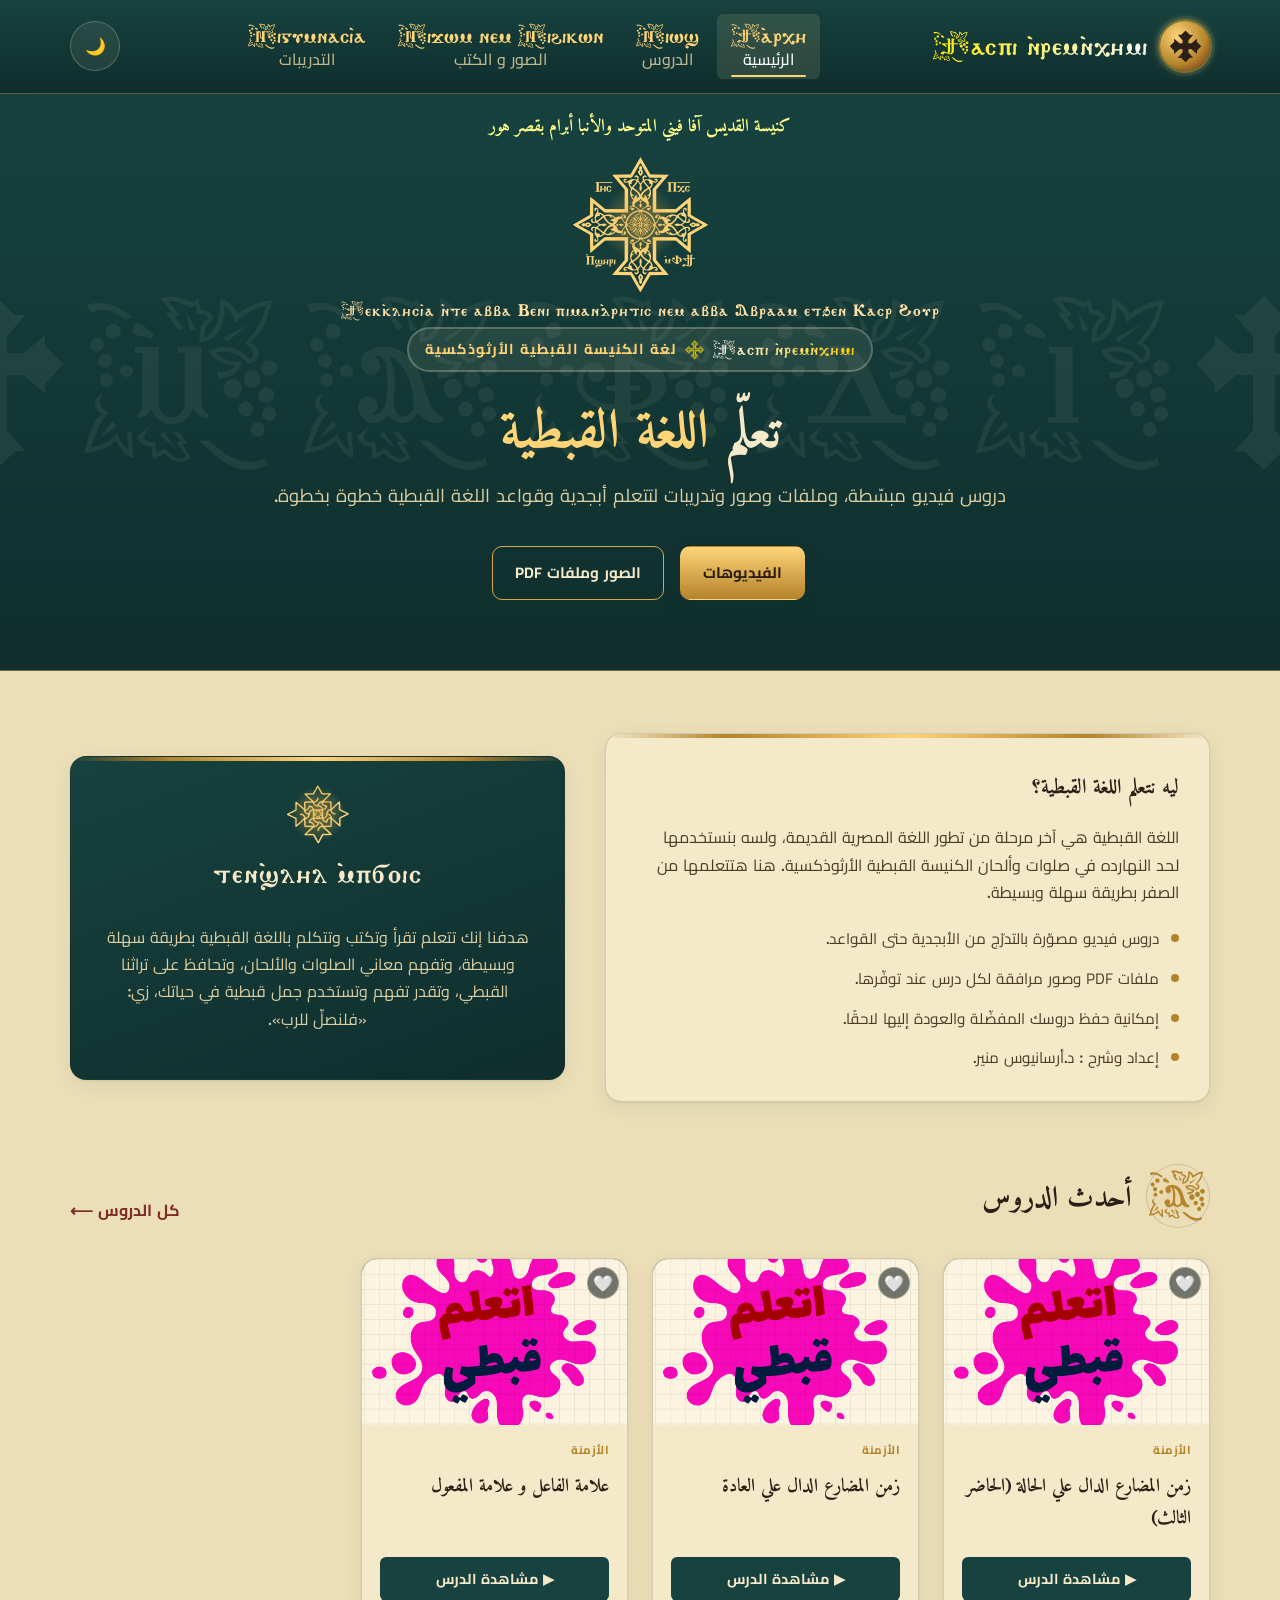
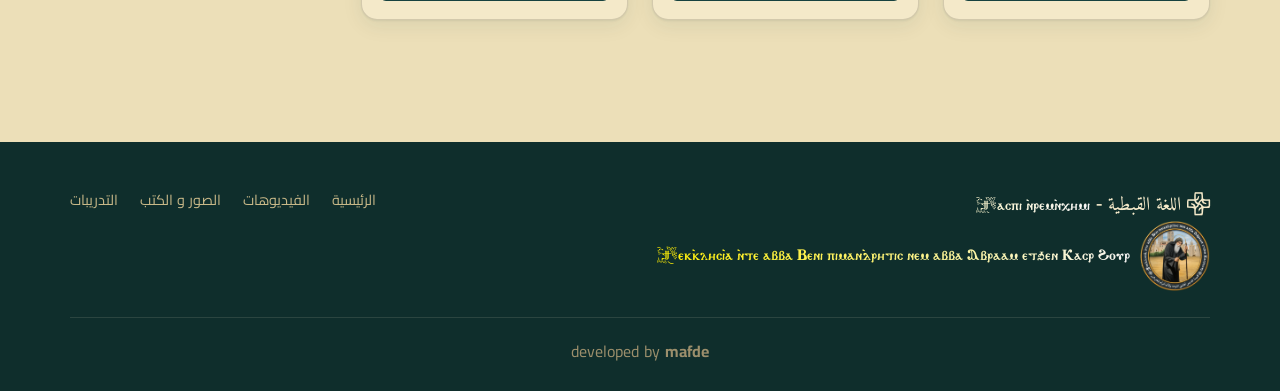
==== index.html @ 2f97269b "Add files via upload" ====
<!DOCTYPE html>
<html lang="ar" dir="rtl">
<head>
<meta charset="UTF-8">
<script>(function(){try{var t=localStorage.getItem("coptic-academy-theme");if(!t){t=(window.matchMedia&&window.matchMedia("(prefers-color-scheme: dark)").matches)?"dark":"light";}if(t==="dark")document.documentElement.classList.add("dark");}catch(e){}})();</script>
<meta name="viewport" content="width=device-width, initial-scale=1.0">
<title>Learn Coptic</title>
<link rel="stylesheet" href="css/style.css">
        <link rel="icon"  href="images/avaveny.png">

</head>

<body data-page="home">


<header class="site-header">
  <div class="nav-wrap">
    <a class="brand" href="index.html">
      <span class="brand-mark"><span class="cross">ⳉ</span></span>
      <span class="brand-text">  <small class="coptic-cap">Ϯ̣ⲁⲥⲡⲓ ⲛ̀ⲣⲉⲙⲛ̀ⲭⲏⲙⲓ</small></span>
    </a>
    <nav class="main-nav" id="mainNav">
       <a href="index.html" data-page="home"><span class="nav-cop">Ϯ̣ⲁ̀ⲣⲭⲏ</span><span class="nav-ar">الرئيسية</span></a>
      <a href="videos.html" data-page="videos"><span class="nav-cop">Ⲛ̣ⲓⲱϣ</span><span class="nav-ar">الدروس</span></a>
      <a href="resources.html" data-page="resources"><span class="nav-cop">Ⲛ̣ⲓϫⲱⲙ ⲛⲉⲙ ⲛ̣ⲓϩⲓⲕⲱⲛ</span><span class="nav-ar">الصور و الكتب</span></a>
                  <a href="tamarin-list.html" data-page="tamarin"><span class="nav-cop">Ⲛ̣ⲓⲅⲩⲙⲛⲁⲥⲓ̀ⲁ</span><span class="nav-ar"> التدريبات</span></a>
    </nav>
    <div class="header-actions">
      <button class="icon-btn" id="themeToggle" title="الوضع الليلي" aria-label="تبديل الوضع الليلي">🌙</button>
      <button class="nav-toggle" id="navToggle" aria-label="فتح القائمة">☰</button>
    </div>
  </div>
</header>

<section class="hero">
  <div class="hero-glyphs">ⳈⲘ̣ⲁ̣ⲫ̣Ⲇ̣Ⲓ̣Ⳉ</div>
  <div class="hero-inner">

    <div class="names" >
        <div class="name-arb">كنيسة القديس آفا فيني المتوحد والأنبا أبرام بقصر هور</div>
    <div class="hero-cross">⳩</div>
    <div class="name-cop">Ϯ̣ⲉⲕⲕ̀ⲗⲏⲥⲓ̀ⲁ ⲛ̀ⲧⲉ ⲁⲃⲃⲁ Ⲃⲉⲛⲓ ⲡⲓⲙⲁⲛⲇ̀ⲣⲏⲧⲓⲥ ⲛⲉⲙ ⲁⲃⲃⲁ Ⲁⲃⲣⲁⲁⲙ ⲉⲧϧⲉⲛ Ⲕⲁⲥⲣ Ϩⲟⲩⲣ</div>
</div>

    <span class="eyebrow"><span class="tag coptic-cap1">Ϯ̣ⲁⲥⲡⲓ ⲛ̀ⲣⲉⲙⲛ̀ⲭⲏⲙⲓ</span>  <span class="cross1"> ⳹ </span>لغة الكنيسة القبطية الأرثوذكسية</span>
    <h1>تعلّم <span>اللغة القبطية</span><br></h1>
    <p class="lead">دروس فيديو مبسّطة، وملفات وصور وتدريبات لتتعلم أبجدية وقواعد اللغة القبطية خطوة بخطوة.</p>
    <div class="hero-ctas">
      <a class="btn btn-gold" href="videos.html"> الفيديوهات</a>
      <a class="btn btn-outline" href="resources.html" style="color:#F4E9C9;border-color:#D6A94A;"> الصور وملفات PDF</a>
      <br><br>
    </div>
  </div>
</section>

<main>
  <section class="section">
    <div class="container">
      <div class="about-grid">
        <div class="about-card">
          <h3>ليه نتعلم اللغة القبطية؟</h3>
          <p style="color:var(--ink-soft)">اللغة القبطية هي آخر مرحلة من تطور اللغة المصرية القديمة، ولسه بنستخدمها لحد النهارده في صلوات وألحان الكنيسة القبطية الأرثوذكسية. هنا هتتعلمها من الصفر بطريقة سهلة وبسيطة.</p>
          <ul class="feature-list">
            <li><span class="dot"></span> دروس فيديو مصوّرة بالتدرّج من الأبجدية حتى القواعد.</li>
            <li><span class="dot"></span> ملفات PDF وصور مرافقة لكل درس عند توفّرها.</li>
            <li><span class="dot"></span> إمكانية حفظ دروسك المفضّلة والعودة إليها لاحقًا.</li>
            <li><span class="dot"></span> إعداد وشرح : د.أرسانيوس منير.</li>
          </ul>
        </div>
        <div class="about-card" style="background:linear-gradient(160deg, var(--nile), var(--nile-2)); color:#F4E9C9; text-align:center;">
          <div class="hero-cross1" style="margin-bottom:14px">⳾</div>
          <h3 style="color:#F4E9C9; font-family:var(--font-coptic); font-size:1.7rem; font-weight:400; letter-spacing:1px;">ⲧⲉⲛϣ̀ⲗⲏⲗ ⲙ̀ⲡϭⲟⲓⲥ</h3>
<p style="color:#DCCFA3">
  هدفنا إنك تتعلم تقرأ وتكتب وتتكلم باللغة القبطية بطريقة سهلة وبسيطة، وتفهم معاني الصلوات والألحان، وتحافظ على تراثنا القبطي، وتقدر تفهم وتستخدم جمل قبطية في حياتك، زي: «فلنصلِّ للرب».
</p>
        </div>
      </div>
    </div>
  </section>

  <section class="section" style="padding-top:0">
    <div class="container">
      <div class="section-head">
        <div class="illum-title">
          <span class="illum-letter">Ⲁ̣</span>
          <div><h2>أحدث الدروس</h2></div>
        </div>
        <a class="section-link" href="videos.html">كل الدروس ⟵</a>
      </div>
      <div class="card-grid" id="latestLessons"></div>
    </div>
  </section>
</main>

<button class="scroll_up">
    <img src="images/arrow-up.png">
</button>

<footer class="site-footer">
  <div class="container">
    <div class="footer-grid">
      <div class="footer-brand">⁖ اللغة القبطية - <span class="coptic-cap" style="font-size:.9rem; color:var(--gold-bright);">Ϯ̣ⲁⲥⲡⲓ ⲛ̀ⲣⲉⲙⲛ̀ⲭⲏⲙⲓ <br>
        
        <div class="logo"><img src="images/avaveny.png" class="footer-logo" alt="avaveny">
           <div class="coptic-cap" >Ϯ̣ⲉⲕⲕ̀ⲗⲏⲥⲓ̀ⲁ ⲛ̀ⲧⲉ ⲁⲃⲃⲁ Ⲃⲉⲛⲓ ⲡⲓⲙⲁⲛⲇ̀ⲣⲏⲧⲓⲥ ⲛⲉⲙ ⲁⲃⲃⲁ Ⲁⲃⲣⲁⲁⲙ ⲉⲧϧⲉⲛ Ⲕⲁⲥⲣ Ϩⲟⲩⲣ</div>
          </div>
          </span>
</div>
      <nav class="footer-links">
        <a href="index.html">الرئيسية</a>
        <a href="videos.html">الفيديوهات</a>
        <a href="resources.html">الصور و الكتب</a>
                <a href="tamarin-list.html">التدريبات </a>

      </nav>
    </div>
    <div class="footer-note">developed by <strong ><a href="https://www.facebook.com/mafde.ashak" target="_blank"  rel="noopener">mafde</a></strong></div>
  </div>
</footer>

<script src="js/data.js"></script>
<script src="js/app.js"></script>
<script src="js/function.js"></script>
<script src="js/videos.js"></script>
</body>
</html>
---- css/style.css ----
@import url('https://fonts.googleapis.com/css2?family=Amiri:wght@400;700&family=Cairo:wght@400;500;600;700;800&display=swap');




@font-face{
  font-family: 'CS Ava Veni';
  src: url('../fonts/CS-Ava-Veni.woff2') format('woff2'),
       url('../fonts/CS-Ava-Veni.woff') format('woff'),
       url('../fonts/CS-Ava-Veni.ttf') format('truetype');
  font-weight: 400;
  font-style: normal;
  font-display: swap;
}

:root{
  --papyrus:        #ECDFB8;
  --papyrus-2:       #E2D2A3;
  --card:            #F4E9C9;
  --ink:             #2A2015;
  --ink-soft:        #4B3C28;
  --nile:            #17423F;
  --nile-2:          #0F2E2C;
  --nile-text:       #17423F;
  --gold:            #B4832A;
  --gold-bright:     #ffd477;
  --oxblood:         #7C2C28;
  --oxblood-2:       #5E1F1C;
  --line:            rgba(42,32,21,.16);

  --radius-s: 6px;
  --radius-m: 10px;
  --radius-l: 16px;

  --shadow-1: 0 1px 2px rgba(23,66,63,.08), 0 6px 20px rgba(23,66,63,.08);
  --shadow-2: 0 4px 10px rgba(23,66,63,.12), 0 14px 34px rgba(23,66,63,.14);

  --font-display: 'CS Ava Veni', 'Amiri', 'Times New Roman', serif;
  --font-body: 'CS Ava Veni', 'Cairo', 'Tahoma', sans-serif;
  --font-coptic: 'CS Ava Veni', 'Amiri', serif;

  --halo: radial-gradient(circle, rgba(214,169,74,.55) 0%, rgba(214,169,74,0) 70%);
  --gold-line: linear-gradient(90deg, transparent, var(--gold) 20%, var(--gold-bright) 50%, var(--gold) 80%, transparent);

  color-scheme: light;
}

html.dark{
  --papyrus:  #12201E;
  --papyrus-2:#0D1917;
  --card:     #172825;
  --ink:      #EAE0C4;
  --ink-soft: #C9BE9E;
  --nile-text:#6FD6C7;
  --gold:     #D6A94A;
  --gold-bright:#EFCB78;
  --oxblood:  #C15850;
  --oxblood-2:#9A413B;
  --line:     rgba(234,224,196,.14);
  color-scheme: dark;
}

*{ box-sizing: border-box; }
html{ scroll-behavior: smooth; }

body{
  margin:0;
  font-family: var(--font-body);
  background: var(--papyrus);
  color: var(--ink);
  direction: rtl;
  text-align: right;
  line-height:1.7;
  transition: background .35s ease, color .35s ease;
  background-image:
    radial-gradient(1200px 600px at 15% -10%, rgba(180,131,42,.07), transparent 60%),
    radial-gradient(900px 500px at 110% 10%, rgba(23,66,63,.06), transparent 55%);
}

img{ max-width:100%; display:block; }
a{ color:inherit; text-decoration:none; }
button{ font-family:inherit; cursor:pointer; }

@media (prefers-reduced-motion: reduce){
  *{ animation-duration:.001ms !important; animation-iteration-count:1 !important; transition-duration:.001ms !important; scroll-behavior:auto !important; }
}

/* ---------- شريط التنقل ---------- */
.site-header{
  position: sticky; top:0; z-index: 40;
  background: linear-gradient(180deg, var(--nile), var(--nile-2));
  color:#F4E9C9;
  box-shadow: var(--shadow-1);
  border-bottom: 1px solid rgba(214,169,74,.35);
}
.coptic-cap{ font-family: var(--font-coptic); font-weight:400; 
background: linear-gradient(to right, #ffee00, #f8f6f6);
-webkit-background-clip: text;
-webkit-text-fill-color: transparent;
}
.nav-wrap{
  max-width:1180px; margin:0 auto; padding: 14px 20px;
  display:flex; align-items:center; justify-content:space-between; gap:16px;
}
.brand{ display:flex; align-items:center; gap:12px; font-family:var(--font-display); }
.brand-mark{
  position:relative; width:50px; height:50px; border-radius:50%;
  background: radial-gradient(circle at 35% 30%, var(--gold-bright), var(--gold) 60%, var(--oxblood-2) 100%);
  display:flex; align-items:center; justify-content:center;
  font-size:25px; color:#2A2015; font-weight:700; flex:none;
  box-shadow: 0 0 0 2px rgba(253, 190, 0, 0.3), 0 0 0 5px rgba(244,233,201,.08);
}
.brand-mark::before{
  content:""; position:absolute; inset:-10px; border-radius:50%;
  background: var(--halo); z-index:-1; opacity:.9;
}
.brand-mark .cross{ position:relative;  top:1px; }
.brand-text{ font-size: 1.5rem; font-weight:700; letter-spacing:.3px; }
.brand-text small{
  display:block; font-family: var(--font-body); font-size:1.6rem; font-weight:300; 
  opacity:1; letter-spacing:.6px; color: var(--gold-bright);
}

.main-nav{ display:flex; 
  align-items:center;
  text-align: center;
  justify-content: center;
  gap:4px; }
.main-nav a{
  padding:8px 14px; border-radius: var(--radius-s);
  font-size:.95rem; font-weight:600; color:#EAD9A8;
  position:relative; transition: background .2s, color .2s;
  display:flex; flex-direction:column; align-items:center; 
  gap:1px; line-height:1.3;
}
.main-nav a .nav-cop{ font-family: var(--font-coptic); font-size:1.3rem; color: var(--gold-bright); font-weight:400; }
.main-nav a .nav-ar{ font-size:1rem; font-weight:500; opacity:.8; }
.main-nav a:hover, .main-nav a.active{ background: rgba(245, 224, 163, 0.12); color:#fff; }
.main-nav a.active .nav-ar{ opacity:1; }
.main-nav a.active::after{
  content:""; position:absolute; right:14px; left:14px; bottom:2px; height:2px;
  background: var(--gold-bright); border-radius:2px;
}

.header-actions{ display:flex; align-items:center; gap:8px; }
.icon-btn{
  width:50px; height:50px; border-radius:50%;
  border:1px solid rgba(244,233,201,.25); background: rgba(244,233,201,.08);
  color:#F4E9C9; display:flex; align-items:center; justify-content:center;
  font-size:1.05rem; transition: transform .2s, background .2s;
}
.icon-btn:hover{ background: rgba(244,233,201,.2); transform: translateY(-1px); }

.nav-toggle{ display:none; }

/* ---------- الأزرار ---------- */
.btn{
  display:inline-flex; align-items:center; gap:8px;
  padding: 12px 22px; border-radius: var(--radius-m);
  font-weight:700; font-size:.95rem; border: 1px solid transparent;
  transition: transform .18s ease, box-shadow .18s ease, background .18s ease;
}
.btn:hover{ transform: translateY(-2px); }
.btn-gold{ background: linear-gradient(180deg, var(--gold-bright), var(--gold)); color:#2A1B0B; box-shadow: var(--shadow-1); }
.btn-gold:hover{ box-shadow: var(--shadow-2); }
.btn-outline{ background: transparent; border-color: var(--gold); color: var(--ink); }
.btn-outline:hover{ background: rgba(180,131,42,.1); }
.btn-oxblood{ background: linear-gradient(180deg, var(--oxblood), var(--oxblood-2)); color:#F4E9C9; }

/* ---------- هيرو الصفحة الرئيسية ---------- */
.hero{
  position:relative; overflow:hidden;
  padding: 20px 20px 70px;
  text-align:center;
  background: linear-gradient(180deg, var(--nile) 0%, var(--nile-2) 100%);
  color:#F4E9C9;
  border-bottom: 1px solid rgba(214,169,74,.4);
}
.hero-cross{
  position:relative; width:46px; height:46px; margin: 0 auto 50px;
  display:flex; align-items:center; justify-content:center;
  font-family: var(--font-display); font-size: 7rem; color: var(--gold-bright);
}
.hero-cross::before{
  content:""; position:absolute; inset:-16px; border-radius:50%;
  background: var(--halo);
}
.hero-cross1{
  position:relative; width:46px; height:46px; margin: 0 auto 50px;
  display:flex; align-items:center; justify-content:center;
  font-family: var(--font-display); font-size: 3rem; color: var(--gold-bright);
}
.hero-cross1::before{
  content:""; position:absolute; inset:-5px; border-radius:50%;
  background: var(--halo);
}
.hero-glyphs{
  position:absolute; inset:0; z-index:0; overflow:hidden;
  font-family: var(--font-coptic);
  font-size: 9rem; font-weight:400; color: rgba(244,233,201,.07);
  justify-content: center;  
  align-items: center; 
  display:flex; align-items:center;
  text-align: center;
  letter-spacing: 20px;
  pointer-events:none;
}
.hero-inner{ position:relative; z-index:1; max-width: 780px; margin:0 auto; }
.eyebrow{
  display:inline-flex; align-items:center; gap:8px;
  font-size:.9rem; font-weight:700; letter-spacing:1px;
  color: var(--gold-bright); background: rgba(244,233,201,.08);
  padding:7px 16px; border-radius: 999px; border:2px solid rgba(244,233,201,.25);
  margin-bottom: 22px;
}

.coptic-cap1{ font-family: var(--font-coptic); font-weight:400; 
background: linear-gradient(to right, #f8f6f6, #ffcc00);
-webkit-background-clip: text;
-webkit-text-fill-color: transparent;
 font-size:1rem;
}

.cross1{
  color:gold;
  font-weight:200;
  font-size:1rem ;
}

.hero h1{
  font-family: var(--font-display); font-size: clamp(2.1rem, 5vw, 3.4rem);
  margin: 0 0 16px; font-weight:700; line-height:1.3;
}
.hero h1 span{ color: var(--gold-bright); }
.hero p.lead{ font-size: 1.15rem; color:#DCCFA3; margin: 0 0 34px; }
.hero-ctas{ display:flex; gap:16px; justify-content:center; flex-wrap:wrap; }

/* ---------- الحاوية العامة ---------- */
.container{ max-width:1180px; margin: 0 auto; padding: 0 20px; }
.section{ padding: 62px 0; }
.section-head{ display:flex; align-items:flex-end; justify-content:space-between; gap:20px; margin-bottom: 30px; flex-wrap:wrap; }

.illum-title{ display:flex; align-items:center; gap:14px; }
.illum-letter{
  position:relative; display:flex; align-items:center; justify-content:center;
  width:64px; height:64px; flex:none;
  font-family: var(--font-coptic); font-size: 2.6rem; line-height:1;
  color: var(--gold); font-weight:400;
  text-shadow: 0 1px 0 rgba(0,0,0,.08);
}
.illum-letter::before{
  content:""; position:absolute; inset:0; border-radius:50%;
  border: 1px solid var(--line);
  background: radial-gradient(circle, rgba(214,169,74,.16) 0%, transparent 72%);
  z-index:-1;
}
.illum-title h2{ margin:0; font-family: var(--font-display); font-size: 1.8rem; color: var(--ink); }
.illum-title p{ margin:2px 0 0; color: var(--ink-soft); font-size:.92rem; }

.section-link{ font-weight:700; color: var(--oxblood); border-bottom: 2px solid transparent; padding-bottom:2px; }
.section-link:hover{ border-color: var(--oxblood); }

/* ---------- عن الموقع ---------- */
.about-grid{ display:grid; grid-template-columns: 1.1fr .9fr; gap: 40px; align-items:center; }
.about-card{
  position:relative; background: var(--card); border:1px solid var(--line); border-radius: var(--radius-l);
  padding: 34px 30px 30px; box-shadow: var(--shadow-1); overflow:hidden;
}
.about-card::before{
  content:""; position:absolute; top:0; left:0; right:0; height:4px;
  background: var(--gold-line);
}
.about-card h3{ font-family:var(--font-display); font-size:1.3rem; margin-top:0; }
.feature-list{ list-style:none; margin:20px 0 0; padding:0; display:grid; gap:14px; }
.feature-list li{ display:flex; align-items:flex-start; gap:12px; font-size:.95rem; color: var(--ink-soft); }
.feature-list li .dot{
  flex:none; width:8px; height:8px; margin-top:8px; border-radius:50%;
  background: var(--gold);
}

/* ---------- بطاقات الدروس ---------- */
.card-grid{ display:grid; grid-template-columns: repeat(auto-fill, minmax(240px, 1fr)); gap: 24px; }
.lesson-card{
  background: var(--card); border-radius: var(--radius-l); overflow:hidden;
  border:1px solid var(--line); box-shadow: var(--shadow-1);
  transition: transform .22s ease, box-shadow .22s ease, border-color .22s ease;
  display:flex; flex-direction:column;
}
.lesson-card:hover{ transform: translateY(-5px); box-shadow: var(--shadow-2); border-color: var(--gold); }
.thumb-wrap{
  position:relative; aspect-ratio: 16/10; background: linear-gradient(135deg, var(--nile), var(--nile-2));
  overflow:hidden; box-shadow: inset 0 0 0 1px rgba(214,169,74,.5);
}
.thumb-wrap img{ width:100%; height:100%; object-fit:cover; }
.thumb-glyph{
  position:absolute; inset:0; display:flex; align-items:center; justify-content:center;
  font-family: var(--font-coptic); font-size: 3.6rem; color: rgba(244,233,201,.35);
}
.duration-badge{
  position:absolute; bottom:8px; left:8px; background: rgba(23,32,30,.75); color:#F4E9C9;
  font-size:.72rem; font-weight:700; padding:3px 8px; border-radius: 6px; letter-spacing:.4px;
}
.fav-btn{
  position:absolute; top:8px; right:8px; width:32px; height:32px; border-radius:50%;
  background: rgba(23,32,30,.6); border:1px solid rgba(244,233,201,.35); color:#F4E9C9;
  display:flex; align-items:center; justify-content:center; font-size:1rem; transition: background .2s, transform .2s;
}
.fav-btn:hover{ transform: scale(1.08); }
.fav-btn.active{ background: var(--oxblood); color:#fff; }

.lesson-body{ padding: 16px 18px 18px; display:flex; flex-direction:column; gap:10px; flex:1; }
.lesson-num{ font-size:.72rem; font-weight:700; color: var(--gold); letter-spacing:.5px; }
.lesson-title{ font-family: var(--font-display); font-size:1.15rem; margin:0; color: var(--ink); }
.lesson-desc{ font-size:.85rem; color: var(--ink-soft); margin:0; flex:1; }
.lesson-meta{ display:flex; align-items:center; gap:10px; font-size:.78rem; color: var(--ink-soft); }
.watch-btn{
  margin-top:4px; display:flex; align-items:center; justify-content:center; gap:8px;
  padding:10px; border-radius: var(--radius-s); background: var(--nile); color:#F4E9C9;
  font-weight:700; font-size:.9rem; transition: background .2s;
}
.watch-btn:hover{ background: var(--nile-2); }

/* ---------- البحث ---------- */
.search-bar{
  display:flex; align-items:center; gap:10px; background: var(--card);
  width: 100%;
  border:1px solid var(--line); border-radius: var(--radius-m); padding: 4px 6px 4px 16px;
   box-shadow: var(--shadow-1);
      transition: all .3s ease;
}

.search-bar:hover{
    border-color: #DCCFA3;
}

.search-bar:focus-within{
    border-color: #ffc400;
    box-shadow: 0 0 0 4px rgba(255, 225, 126, 0.15);
}

.search-bar input{
  flex:1; border:0; background:transparent; padding:12px 4px; font-family:inherit;
  font-size:.95rem; color: var(--ink); outline:none;
}
.search-bar .search-icon{ color: var(--gold); font-size:1.1rem; }

.filter-row{ display:flex; flex-wrap:wrap; gap:10px; margin: 22px 0 30px; }
.chip{
  padding:8px 16px; border-radius:999px; border:1px solid var(--line); background: var(--card);
  font-size:.85rem; font-weight:600; color: var(--ink-soft); transition: all .2s;
}
.chip.active, .chip:hover{ background: var(--nile); color:#F4E9C9; border-color: var(--nile); }

.empty-state{
  text-align:center; padding: 60px 20px; color: var(--ink-soft);
}
.empty-state .glyph{ font-family:var(--font-display); font-size:3rem; color: var(--gold); }
.empty-state h3{ font-family: var(--font-display); color: var(--ink); margin:10px 0 6px; }

/* ---------- صفحة الدرس ---------- */
.back-link{ display:inline-flex; align-items:center; gap:8px; font-weight:700; color: var(--oxblood); margin: 26px 0 8px; }
.back-link:hover{ text-decoration: underline; }

.lesson-hero{ padding-top: 10px; }
.lesson-hero .lesson-num{ font-size:.85rem; }
.lesson-hero h1{ font-family: var(--font-display); font-size: clamp(1.7rem, 3.6vw, 2.5rem); margin: 6px 0 18px; color: var(--ink); }

.video-frame{
  position:relative; width:100%; aspect-ratio:16/9; background: var(--nile-2);
  border-radius: var(--radius-l); overflow:hidden; box-shadow: var(--shadow-2);
  display:flex; align-items:center; justify-content:center; color:#DCCFA3;
}
.video-frame video{ width:100%; height:100%; object-fit:contain; background:#000; }
.video-actions{ display:flex; justify-content:flex-end; margin-top:14px; }
.video-placeholder{ text-align:center; padding:20px; }
.video-placeholder .glyph{ font-family:var(--font-display); font-size:3rem; color: var(--gold-bright); }

.divider-braid{
  position:relative; height:1px; margin: 56px 0;
  background: var(--gold-line);
}
.divider-braid::after{
  content:"✝"; position:absolute; top:50%; right:50%; transform: translate(50%,-50%);
  width:34px; height:34px; border-radius:50%;
  background: var(--card);
  border: 1px solid var(--gold);
  color: var(--gold);
  font-size:.95rem; display:flex; align-items:center; justify-content:center;
  box-shadow: 0 0 0 4px var(--papyrus);
}

.lesson-explain{ max-width: 760px; }
.lesson-explain p{ color: var(--ink-soft); font-size:1.02rem; }

.resource-block{ margin-top: 20px; }
.pdf-list{ display:grid; gap:12px; margin-top:16px; }
.pdf-item{
  display:flex; align-items:center; gap:14px; padding:14px 16px;
  background: var(--card); border:1px solid var(--line); border-radius: var(--radius-m);
  transition: border-color .2s, transform .2s;
}
.pdf-item:hover{ border-color: var(--gold); transform: translateX(-3px); }
html[dir="rtl"] .pdf-item:hover{ transform: translateX(3px); }
.pdf-icon{
  width:42px; height:42px; border-radius: var(--radius-s); background: var(--oxblood); color:#F4E9C9;
  display:flex; align-items:center; justify-content:center; font-size:1.2rem; flex:none;
}
.pdf-info{ flex:1; min-width:0; }
.pdf-info strong{ display:block; font-size:.95rem; }
.pdf-info span{ font-size:.78rem; color: var(--ink-soft); }
.pdf-dl{ font-weight:700; color: var(--nile-text); font-size:.85rem; white-space:nowrap; }

.gallery-grid{ display:grid; grid-template-columns: repeat(auto-fill, minmax(150px,1fr)); gap:14px; margin-top:16px; }
.gallery-grid img{
  width:100%; aspect-ratio:1; object-fit:cover; border-radius: var(--radius-m);
  border:1px solid var(--line); cursor:zoom-in; transition: transform .2s, box-shadow .2s;
}
.gallery-grid img:hover{ transform: scale(1.03); box-shadow: var(--shadow-2); }

.lesson-pager{
  display:flex; justify-content:space-between; gap:16px; margin: 50px 0 20px; flex-wrap:wrap;
}
.pager-btn{
  flex:1; min-width:200px; display:flex; align-items:center; gap:12px; padding:16px 18px;
  background: var(--card); border:1px solid var(--line); border-radius: var(--radius-m);
  transition: border-color .2s, transform .2s;
}
.pager-btn:hover{ border-color: var(--gold); transform: translateY(-2px); }
.pager-btn .lbl{ font-size:.72rem; color: var(--ink-soft); font-weight:700; }
.pager-btn .ttl{ font-family: var(--font-display); font-size:1rem; }
.pager-btn.next{ text-align:left; justify-content:flex-end; }
.pager-btn.disabled{ opacity:.35; pointer-events:none; }

/* ---------- Lightbox ---------- */
.lightbox{
  position:fixed; inset:0; background: rgba(15,22,20,.92); z-index:100;
  display:none; align-items:center; justify-content:center; padding: 40px 20px;
}
.lightbox.open{ display:flex; }
.lightbox img{ max-width: min(900px, 92vw); max-height: 80vh; border-radius: var(--radius-m); box-shadow: 0 20px 60px rgba(0,0,0,.5); }
.lightbox-close, .lightbox-dl{
  position:absolute; top:20px; width:42px; height:42px; border-radius:50%;
  background: rgba(244,233,201,.12); border:1px solid rgba(244,233,201,.3); color:#F4E9C9;
  display:flex; align-items:center; justify-content:center; font-size:1.1rem;
}
.lightbox-close{ left:20px; }
.lightbox-dl{ left:74px; }

/* ---------- صفحة المصادر ---------- */
.res-tabs{ display:flex; gap:10px; margin-bottom: 30px; }
.res-tab{
  padding:10px 22px; border-radius: var(--radius-m); font-weight:700; font-size:.95rem;
  background: var(--card); border:1px solid var(--line); color: var(--ink-soft);
}
.res-tab.active{ background: var(--nile); color:#F4E9C9; border-color: var(--nile); }

.book-grid{ display:grid; grid-template-columns: repeat(auto-fill, minmax(220px,1fr)); gap:22px; }
.book-card{
  position:relative; background: var(--card); border:1px solid var(--line); border-radius: var(--radius-l);
  padding: 26px 22px 22px; text-align:center; box-shadow: var(--shadow-1); transition: transform .2s, box-shadow .2s;
  overflow:hidden;
}
.book-card::before{
  content:""; position:absolute; top:0; left:0; right:0; height:3px;
  background: var(--gold-line);
}
.book-card:hover{ transform: translateY(-4px); box-shadow: var(--shadow-2); }
.book-cover{
  width:74px; height:96px; margin: 0 auto 16px; border-radius: 4px 10px 10px 4px;
  background: linear-gradient(160deg, var(--oxblood), var(--oxblood-2));
  display:flex; align-items:center; justify-content:center; color: var(--gold-bright);
  font-size:1.6rem; box-shadow: 3px 3px 0 rgba(0,0,0,.08);
}
.book-card h3{ font-family: var(--font-display); font-size:1.05rem; margin: 0 0 4px; }
.book-card p{ font-size:.82rem; color: var(--ink-soft); margin:0 0 16px; }

/* ---------- تذييل ---------- */
.site-footer{ background: var(--nile-2); color:#DCCFA3; padding: 46px 0 26px; margin-top: 60px; }
.footer-grid{ display:flex; justify-content:space-between; gap:30px; flex-wrap:wrap; }
.footer-brand{ font-family:var(--font-display); font-size:1.2rem; color:#F4E9C9; }
.footer-links{ display:flex; gap:22px; flex-wrap:wrap; }
.footer-links a{ font-size:.9rem; color:#C8B888; }
.footer-links a:hover{ color:#F4E9C9; }
.footer-note{ margin-top: 26px; padding-top:20px; border-top:1px solid rgba(244,233,201,.12); font-size:1rem; color:#9C8F6C; text-align:center; }






.exercise-list{ display:grid; gap:16px; margin-top: 26px; }

.exercise-card{
  display:flex; align-items:center; gap:16px; padding: 20px 22px;
  background: var(--card); border:1px solid var(--line); border-radius: var(--radius-l);
  box-shadow: var(--shadow-1); transition: transform .2s, box-shadow .2s, border-color .2s;
}
.exercise-card:hover{ transform: translateY(-3px); box-shadow: var(--shadow-2); border-color: var(--gold); }

.exercise-num{
  flex:none; width:46px; height:46px; border-radius:50%;
  background: radial-gradient(circle at 35% 30%, var(--gold-bright), var(--gold) 70%);
  color:#2A2015; font-weight:800; font-size:1.1rem;
  display:flex; align-items:center; justify-content:center;
}
.exercise-info{ flex:1; min-width:0; }
.exercise-info h3{ font-family: var(--font-display); margin:0 0 4px; font-size:1.15rem; }
.exercise-info p{ margin:0; font-size:.88rem; color: var(--ink-soft); }
.exercise-go{ flex:none; font-weight:700; color: var(--gold); font-size:1.3rem; }





/* ---------- استجابة الهاتف ---------- */
@media (max-width: 860px){


.eyebrow{
  font-size:.8rem; 
}

.coptic-cap1{ 
 font-size:1rem;
}

  .brand-text small{
  display:block; font-family: var(--font-body); font-size:1.5rem; font-weight:300; 
  opacity:1; letter-spacing:.6px; color: var(--gold-bright);
}
  .about-grid{ grid-template-columns: 1fr; }
  .nav-toggle{
    font-size: large;
    display:flex; width:50px; height:50px; align-items:center; justify-content:center;
    border-radius:20px; border:2px solid rgba(244,233,201,.25); background: rgba(244,233,201,.08); color:#f5e6b8;
  transition: .5s;
  }
  .main-nav{
    position:absolute; top:100%; right:0; left:0; background: var(--nile-2);
    flex-direction:column; align-items:stretch; 
    padding: 10px 16px; gap:2px;
    box-shadow: var(--shadow-2); display:none;
  }
  .main-nav.open{ display:flex;  }

.nav-toggle:hover,
.nav-toggle:focus-visible {
  color: #ffbf00;
  transform: translateY(-2px);
}

  .main-nav a{
    padding:12px 14px; flex-direction:row; justify-content:flex-start; gap:8px;
  }
  .main-nav a .nav-cop{ font-size:1.1rem; }
  .main-nav a .nav-ar{ font-size:.9rem; opacity:.9; }
  .hero{ padding: 60px 16px 50px; }
  .hero-glyphs{ font-size:6rem; }
  .lesson-pager{ flex-direction:row; }
  .pager-btn.next{ justify-content:flex-start; text-align:right; }
.gallery-grid{
    display:grid;
    grid-template-columns:repeat(auto-fill,minmax(180px,1fr));
    gap:14px;
}

.gallery-item{
    border:1px solid var(--line);
    border-radius:var(--radius-m);
    overflow:hidden;
    background:var(--card);
}

.gallery-item img{
    width:100%;
    aspect-ratio:1;
    object-fit:cover;
}

.gallery-title{
    padding:10px;
    text-align:center;
    font-weight:700;
}

}


@media (max-width: 480px){
  .nav-wrap{ padding: 14px 16px; gap: 12px; }

  .brand-mark{
    width:47px;
    height:47px;
    font-size:23px;
  }

  .brand-text{
    font-size:1.3rem;
  }

  .icon-btn{
    width:46px;
    height:46px;
    font-size:1rem;
  }

  .nav-toggle{
    width:46px;
    height:46px;
  }

  .header-actions{
    gap:8px;
  }

  .hero{
    padding:60px 18px 50px;
  }

  .hero-cross{
    font-size:5rem;
    margin-bottom:50px;
  }

  .hero-glyphs{
    font-size:5.5rem;
    letter-spacing:12px;
  }

  .hero h1{
    font-size:1.9rem;
  }

  .hero p.lead{
    font-size:1.1rem;
  }

  .eyebrow{
    font-size:1rem;
    padding:7px 14px;
  }
.coptic-cap1{ 
      font-size:1rem;

}


 .main-nav a .nav-cop{ font-size:1rem; }
  .main-nav a .nav-ar{ font-size:.8rem;  }


  .section{
    padding:50px 0;
  }

  .illum-letter{
    width:56px;
    height:56px;
    font-size:2.2rem;
  }

  .illum-title h2{
    font-size:1.6rem;
  }

  .card-grid{
    grid-template-columns:repeat(auto-fill,minmax(180px,1fr));
    gap:18px;
  }

  .about-card{
    padding:28px 20px;
  }

  .res-tabs{
    gap:8px;
  }

  .res-tab{
    padding:10px 16px;
    font-size:.95rem;
  }

  .exercise-card{
    padding:18px;
    gap:14px;
  }

  .exercise-num{
    width:42px;
    height:42px;
    font-size:1rem;
  }

  .lightbox-close{
    left:16px;
    top:16px;
  }

  .lightbox-dl{
    left:68px;
    top:16px;
  }

  .book-grid{
    grid-template-columns:repeat(auto-fill,minmax(180px,1fr));
  }

  
}

                /*--------------------------- scroll_up  ----------------------- */
.scroll_up{
    display: none;
    border: none;
    cursor: pointer;
    z-index: 9999;
    font-size: 20px;
position: fixed;
left: 0%;
bottom: 0%;
padding: 10px;
margin: 30px;
border-radius: 30%;
background-color:#cfb700;
box-shadow: 2px 2px 10px rgba(0,0,0,0.2);
transition: .5s;
}
.scroll_up img{
    width: 20px;
    height: 25px;
}
.scroll_up:hover{
      background: #edf034;
          transform: translateY(-5px);

}

.video-frame {
    width: 100%;
    margin: 20px 0;
}

.video-frame iframe,
.video-frame video {
    width: 100%;
    aspect-ratio: 16 / 9;
    height: auto;
    display: block;
    border: none;
    border-radius: 20px;
}


.names{
    display: flex;
    flex-direction: column;
    flex-wrap: wrap;
    
}
.name-arb{
  margin-bottom: 60px;
font-family: "Amiri", sans-serif;
    font-size:  1.1rem;
    font-weight: 600;
    color: #ffff8a;
    line-height: 1.5;
}



.name-cop{
    font-family: var(--font-coptic);
    font-size:  1rem;
    color: #ffe0a6;
    line-height: 1.9;
    letter-spacing: 1px;

}


.logo{
    display: flex;
    align-items: center; 
    gap: 10px;          
}

.footer-logo{
    width: 70px;        
    height: 70px;
    object-fit: contain;
    flex-shrink: 0;     
}

.logo .coptic-cap{
    margin: 0;
    text-align: center;
    line-height: 1.5;
}
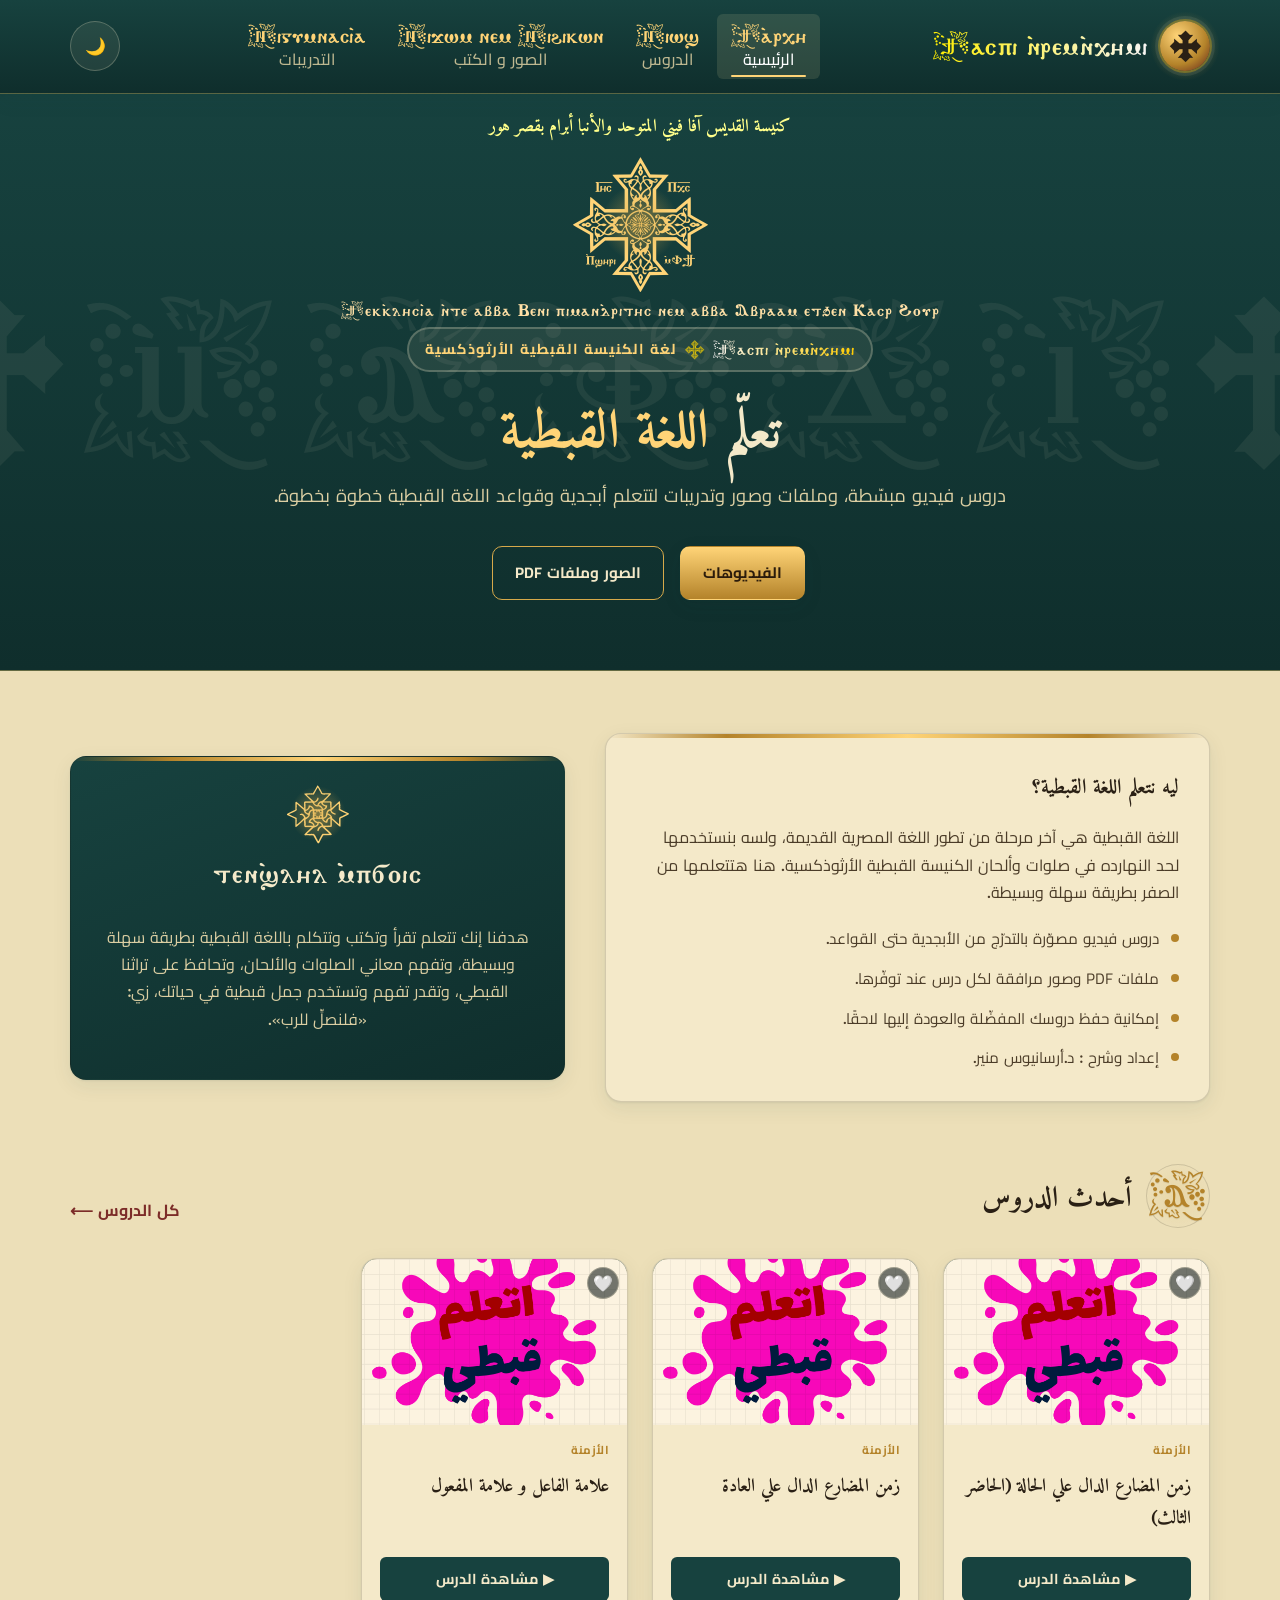
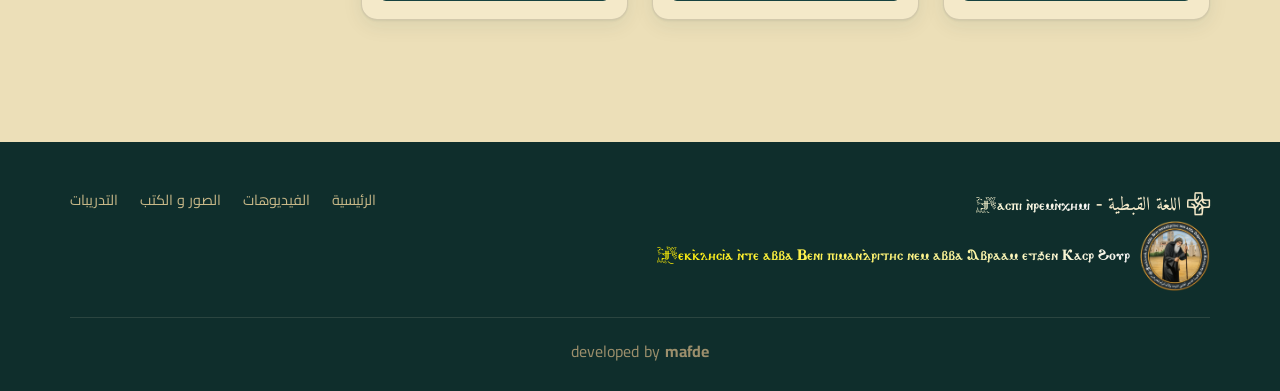
==== commit 6449557d: "Update index.html" ====
--- a/index.html
+++ b/index.html
@@ -39,7 +39,7 @@
     <div class="names" >
         <div class="name-arb">كنيسة القديس آفا فيني المتوحد والأنبا أبرام بقصر هور</div>
     <div class="hero-cross">⳩</div>
-    <div class="name-cop">Ϯ̣ⲉⲕⲕ̀ⲗⲏⲥⲓ̀ⲁ ⲛ̀ⲧⲉ ⲁⲃⲃⲁ Ⲃⲉⲛⲓ ⲡⲓⲙⲁⲛⲇ̀ⲣⲏⲧⲓⲥ ⲛⲉⲙ ⲁⲃⲃⲁ Ⲁⲃⲣⲁⲁⲙ ⲉⲧϧⲉⲛ Ⲕⲁⲥⲣ Ϩⲟⲩⲣ</div>
+    <div class="name-cop">Ϯ̣ⲉⲕⲕ̀ⲗⲏⲥⲓ̀ⲁ ⲛ̀ⲧⲉ ⲁⲃⲃⲁ Ⲃⲉⲛⲓ ⲡⲓⲙⲁⲛⲇ̀ⲣⲓⲧⲏⲥ ⲛⲉⲙ ⲁⲃⲃⲁ Ⲁⲃⲣⲁⲁⲙ ⲉⲧϧⲉⲛ Ⲕⲁⲥⲣ Ϩⲟⲩⲣ</div>
 </div>
 
     <span class="eyebrow"><span class="tag coptic-cap1">Ϯ̣ⲁⲥⲡⲓ ⲛ̀ⲣⲉⲙⲛ̀ⲭⲏⲙⲓ</span>  <span class="cross1"> ⳹ </span>لغة الكنيسة القبطية الأرثوذكسية</span>
@@ -102,7 +102,7 @@
       <div class="footer-brand">⁖ اللغة القبطية - <span class="coptic-cap" style="font-size:.9rem; color:var(--gold-bright);">Ϯ̣ⲁⲥⲡⲓ ⲛ̀ⲣⲉⲙⲛ̀ⲭⲏⲙⲓ <br>
         
         <div class="logo"><img src="images/avaveny.png" class="footer-logo" alt="avaveny">
-           <div class="coptic-cap" >Ϯ̣ⲉⲕⲕ̀ⲗⲏⲥⲓ̀ⲁ ⲛ̀ⲧⲉ ⲁⲃⲃⲁ Ⲃⲉⲛⲓ ⲡⲓⲙⲁⲛⲇ̀ⲣⲏⲧⲓⲥ ⲛⲉⲙ ⲁⲃⲃⲁ Ⲁⲃⲣⲁⲁⲙ ⲉⲧϧⲉⲛ Ⲕⲁⲥⲣ Ϩⲟⲩⲣ</div>
+           <div class="coptic-cap" >Ϯ̣ⲉⲕⲕ̀ⲗⲏⲥⲓ̀ⲁ ⲛ̀ⲧⲉ ⲁⲃⲃⲁ Ⲃⲉⲛⲓ ⲡⲓⲙⲁⲛⲇ̀ⲣⲓⲧⲏⲥ ⲛⲉⲙ ⲁⲃⲃⲁ Ⲁⲃⲣⲁⲁⲙ ⲉⲧϧⲉⲛ Ⲕⲁⲥⲣ Ϩⲟⲩⲣ</div>
           </div>
           </span>
 </div>
@@ -123,4 +123,4 @@
 <script src="js/function.js"></script>
 <script src="js/videos.js"></script>
 </body>
-</html>+</html>
--- a/css/style.css
+++ b/css/style.css
@@ -63,7 +63,10 @@
 }
 
 *{ box-sizing: border-box; }
-html{ scroll-behavior: smooth; }
+html{ scroll-behavior: smooth; 
+      -webkit-text-size-adjust: 100%;
+    text-size-adjust: 100%;
+    }
 
 body{
   margin:0;
@@ -799,4 +802,4 @@
     margin: 0;
     text-align: center;
     line-height: 1.5;
-}+}
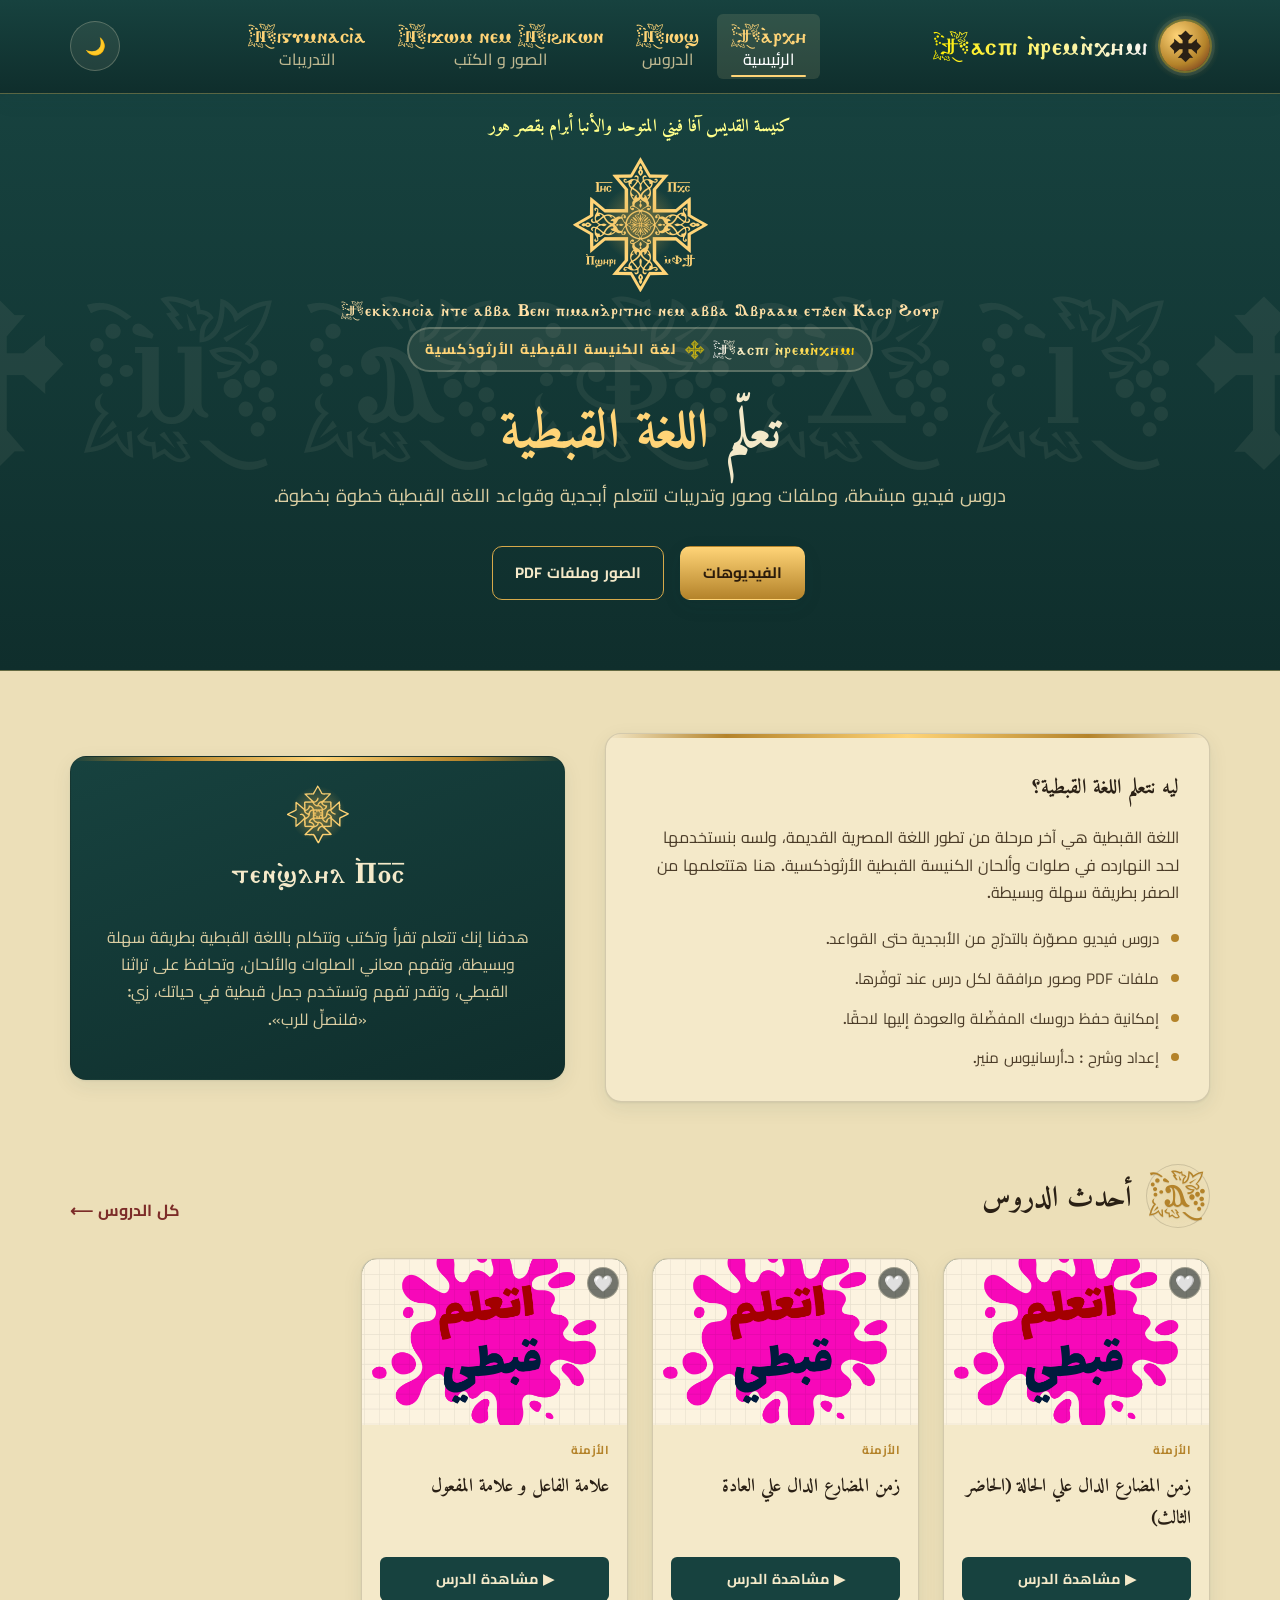
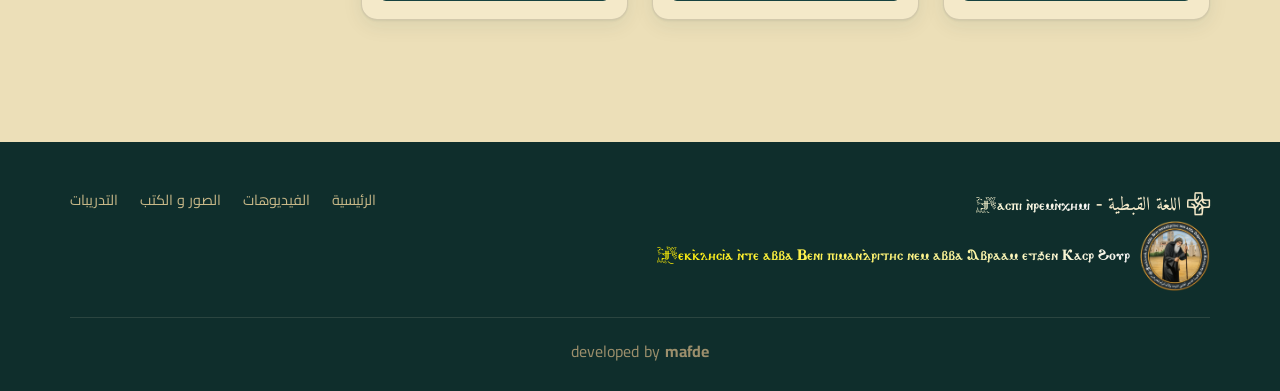
==== commit 370ea386: "Update index.html" ====
--- a/index.html
+++ b/index.html
@@ -69,7 +69,7 @@
         </div>
         <div class="about-card" style="background:linear-gradient(160deg, var(--nile), var(--nile-2)); color:#F4E9C9; text-align:center;">
           <div class="hero-cross1" style="margin-bottom:14px">⳾</div>
-          <h3 style="color:#F4E9C9; font-family:var(--font-coptic); font-size:1.7rem; font-weight:400; letter-spacing:1px;">ⲧⲉⲛϣ̀ⲗⲏⲗ ⲙ̀ⲡϭⲟⲓⲥ</h3>
+          <h3 style="color:#F4E9C9; font-family:var(--font-coptic); font-size:1.7rem; font-weight:400; letter-spacing:1px;">ⲧⲉⲛϣ̀ⲗⲏⲗ Ⲡ̀ⲟ̅ⲥ̅</h3>
 <p style="color:#DCCFA3">
   هدفنا إنك تتعلم تقرأ وتكتب وتتكلم باللغة القبطية بطريقة سهلة وبسيطة، وتفهم معاني الصلوات والألحان، وتحافظ على تراثنا القبطي، وتقدر تفهم وتستخدم جمل قبطية في حياتك، زي: «فلنصلِّ للرب».
 </p>
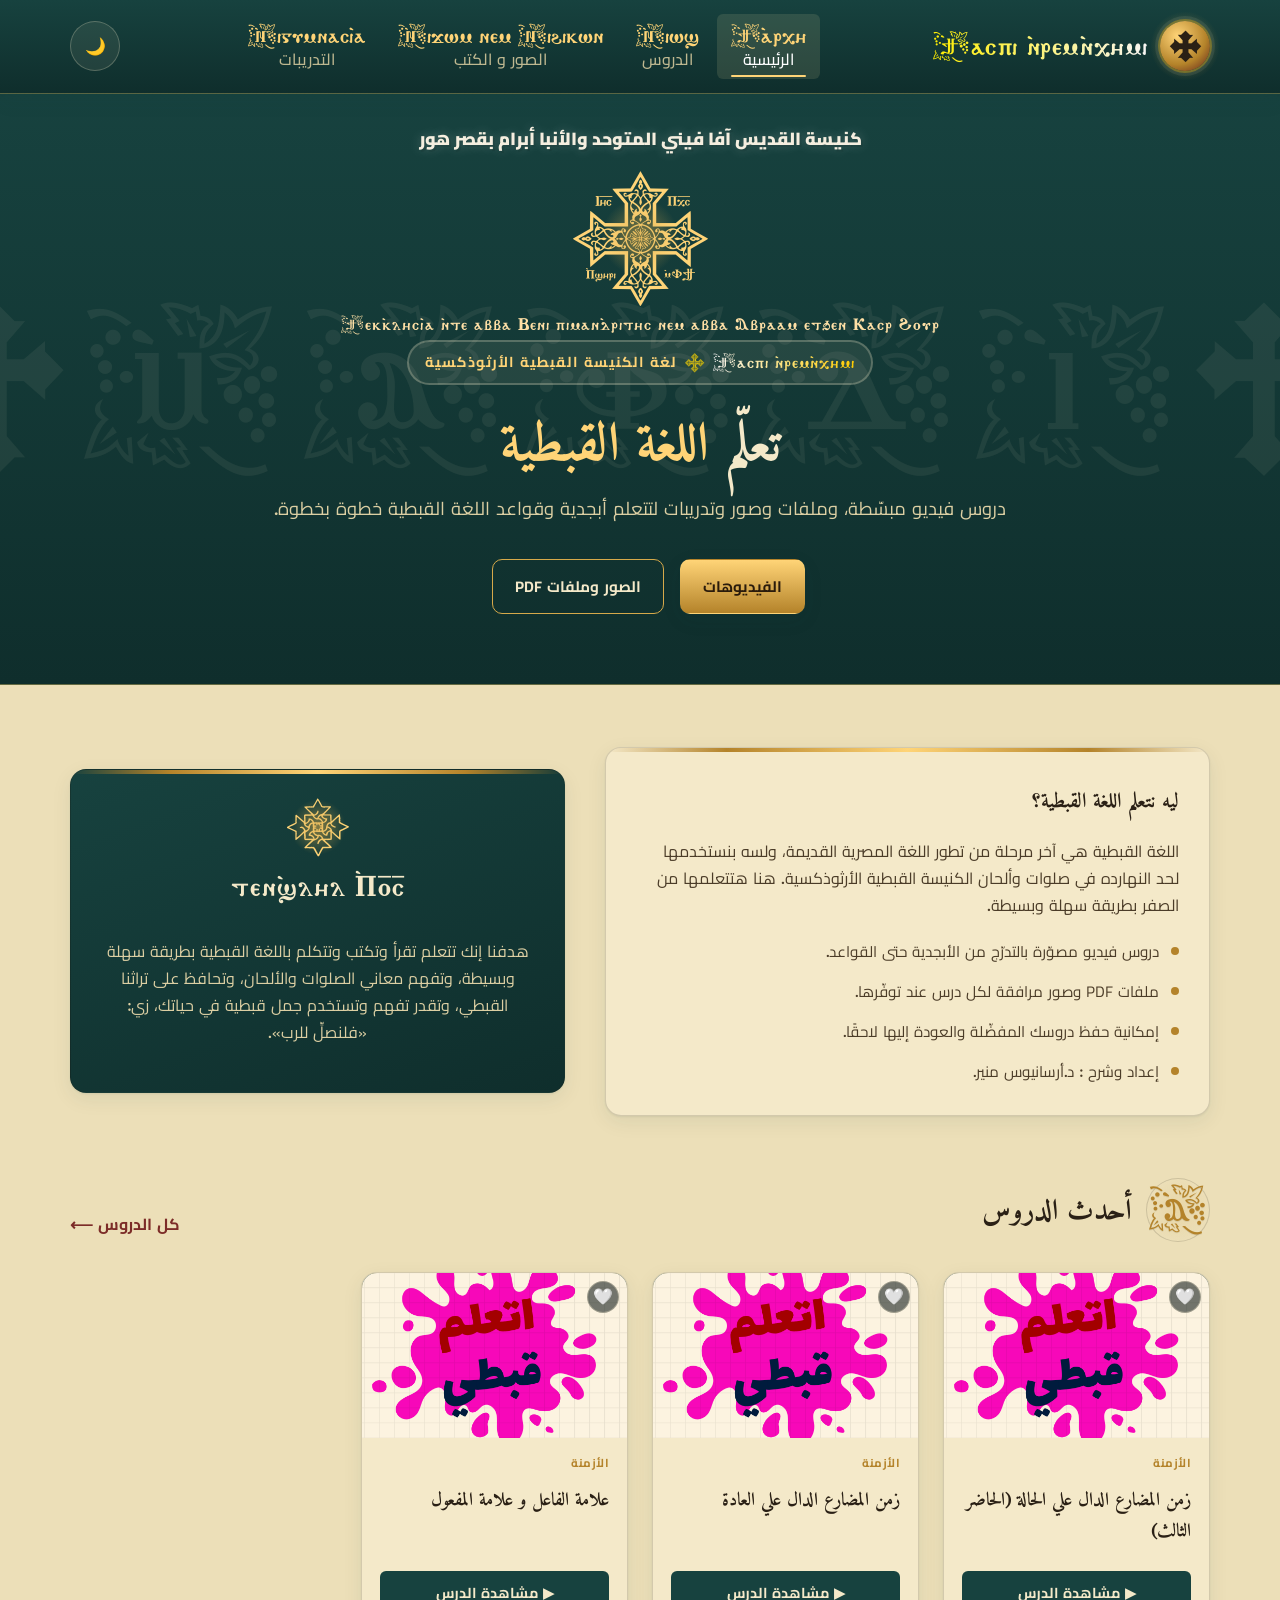
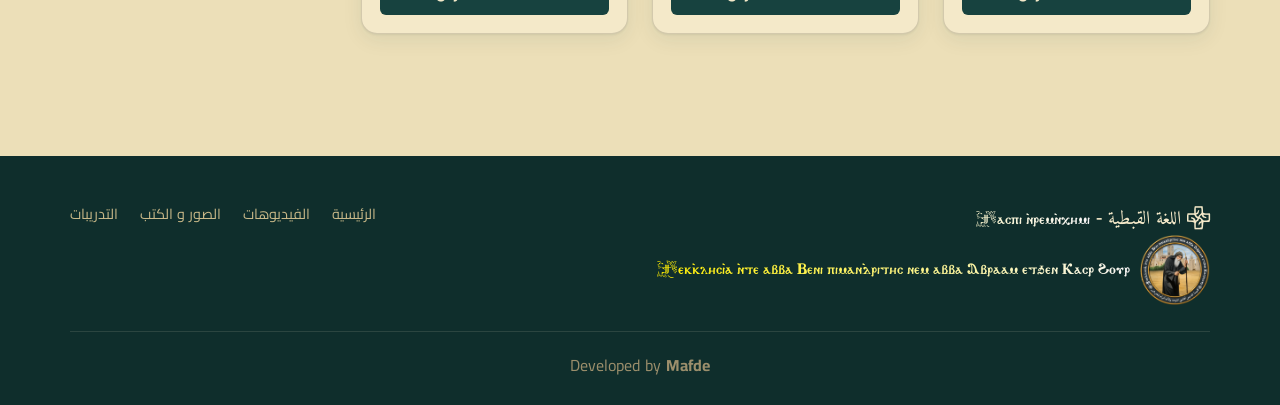
==== commit 3ee1935c: "Update index.html" ====
--- a/index.html
+++ b/index.html
@@ -114,7 +114,7 @@
 
       </nav>
     </div>
-    <div class="footer-note">developed by <strong ><a href="https://www.facebook.com/mafde.ashak" target="_blank"  rel="noopener">mafde</a></strong></div>
+    <div class="footer-note">Developed by <strong ><a href="https://www.facebook.com/mafde.ashak" target="_blank"  rel="noopener">Mafde</a></strong></div>
   </div>
 </footer>
 
--- a/css/style.css
+++ b/css/style.css
@@ -175,7 +175,7 @@
 /* ---------- هيرو الصفحة الرئيسية ---------- */
 .hero{
   position:relative; overflow:hidden;
-  padding: 20px 20px 70px;
+  padding: 30px 20px 70px;
   text-align:center;
   background: linear-gradient(180deg, var(--nile) 0%, var(--nile-2) 100%);
   color:#F4E9C9;
@@ -559,7 +559,7 @@
   }
   .main-nav a .nav-cop{ font-size:1.1rem; }
   .main-nav a .nav-ar{ font-size:.9rem; opacity:.9; }
-  .hero{ padding: 60px 16px 50px; }
+  .hero{ padding:30px 18px 40px; }
   .hero-glyphs{ font-size:6rem; }
   .lesson-pager{ flex-direction:row; }
   .pager-btn.next{ justify-content:flex-start; text-align:right; }
@@ -592,6 +592,10 @@
 
 
 @media (max-width: 480px){
+
+  .cross1{
+  font-size:1.7rem ;}
+  
   .nav-wrap{ padding: 14px 16px; gap: 12px; }
 
   .brand-mark{
@@ -620,11 +624,11 @@
   }
 
   .hero{
-    padding:60px 18px 50px;
+    padding:30px 18px 40px;
   }
 
   .hero-cross{
-    font-size:5rem;
+    font-size:6rem;
     margin-bottom:50px;
   }
 
@@ -765,14 +769,16 @@
     
 }
 .name-arb{
-  margin-bottom: 60px;
-font-family: "Amiri", sans-serif;
+    margin-bottom: 60px;
+ font-family:"Cairo",sans-serif;
     font-size:  1.1rem;
-    font-weight: 600;
-    color: #ffff8a;
-    line-height: 1.5;
-}
-
+    font-weight:900;
+    color:#F5EEDF;
+    text-shadow:
+        2px 2px 0 rgba(0,0,0,.08),
+        0 0 12px rgba(255,255,255,.25);
+    line-height:1.7;
+}
 
 
 .name-cop{
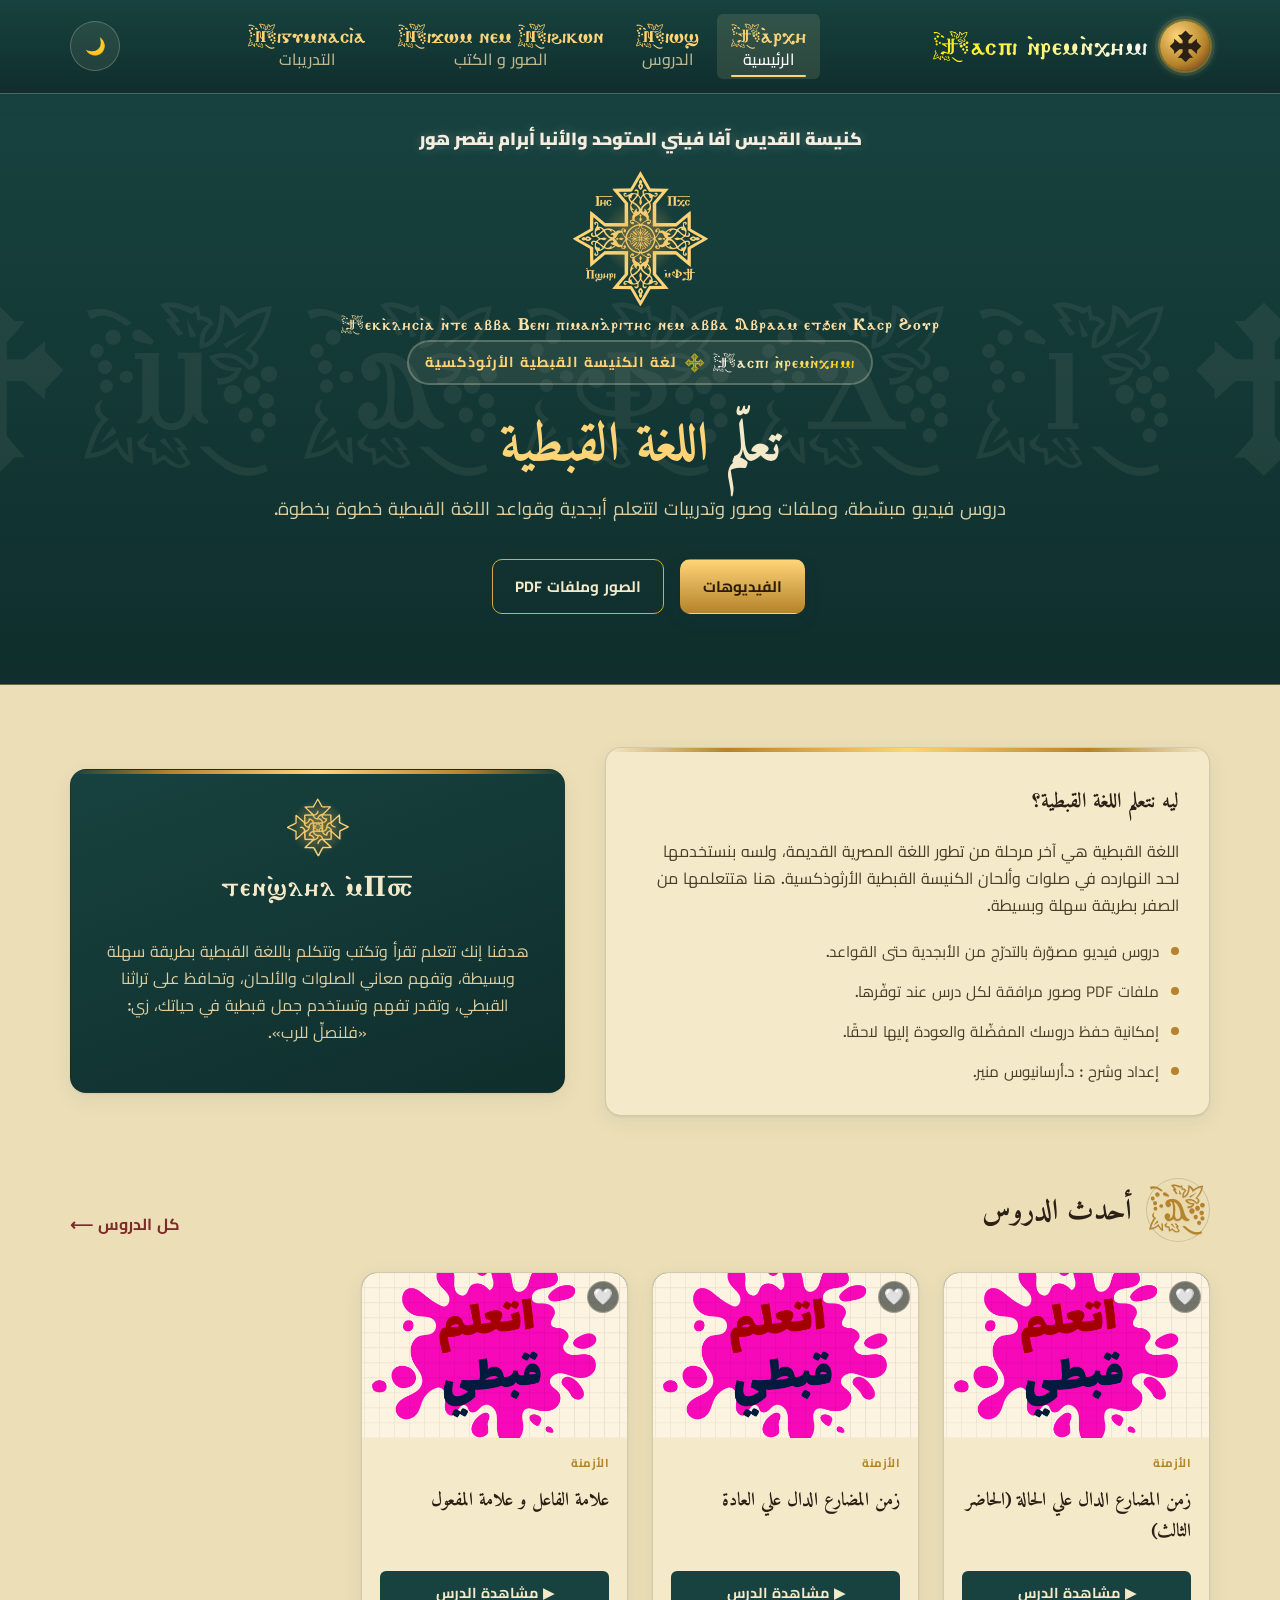
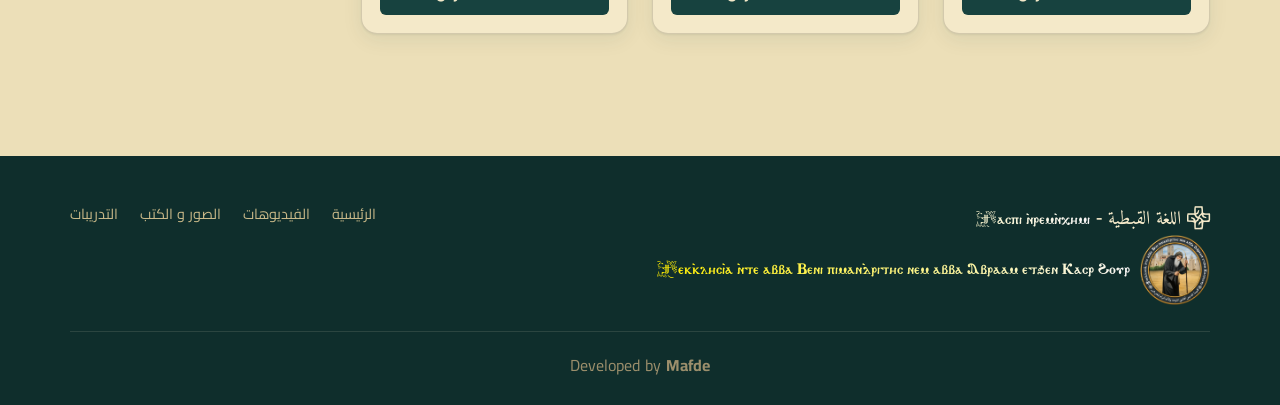
==== commit 58e4c458: "Update index.html" ====
--- a/index.html
+++ b/index.html
@@ -69,7 +69,7 @@
         </div>
         <div class="about-card" style="background:linear-gradient(160deg, var(--nile), var(--nile-2)); color:#F4E9C9; text-align:center;">
           <div class="hero-cross1" style="margin-bottom:14px">⳾</div>
-          <h3 style="color:#F4E9C9; font-family:var(--font-coptic); font-size:1.7rem; font-weight:400; letter-spacing:1px;">ⲧⲉⲛϣ̀ⲗⲏⲗ Ⲡ̀ⲟ̅ⲥ̅</h3>
+          <h3 style="color:#F4E9C9; font-family:var(--font-coptic); font-size:1.7rem; font-weight:400; letter-spacing:1px;"> ⳪ⲧⲉⲛϣ̀ⲗⲏⲗ ⲙ̀Ⲡ </h3>
 <p style="color:#DCCFA3">
   هدفنا إنك تتعلم تقرأ وتكتب وتتكلم باللغة القبطية بطريقة سهلة وبسيطة، وتفهم معاني الصلوات والألحان، وتحافظ على تراثنا القبطي، وتقدر تفهم وتستخدم جمل قبطية في حياتك، زي: «فلنصلِّ للرب».
 </p>
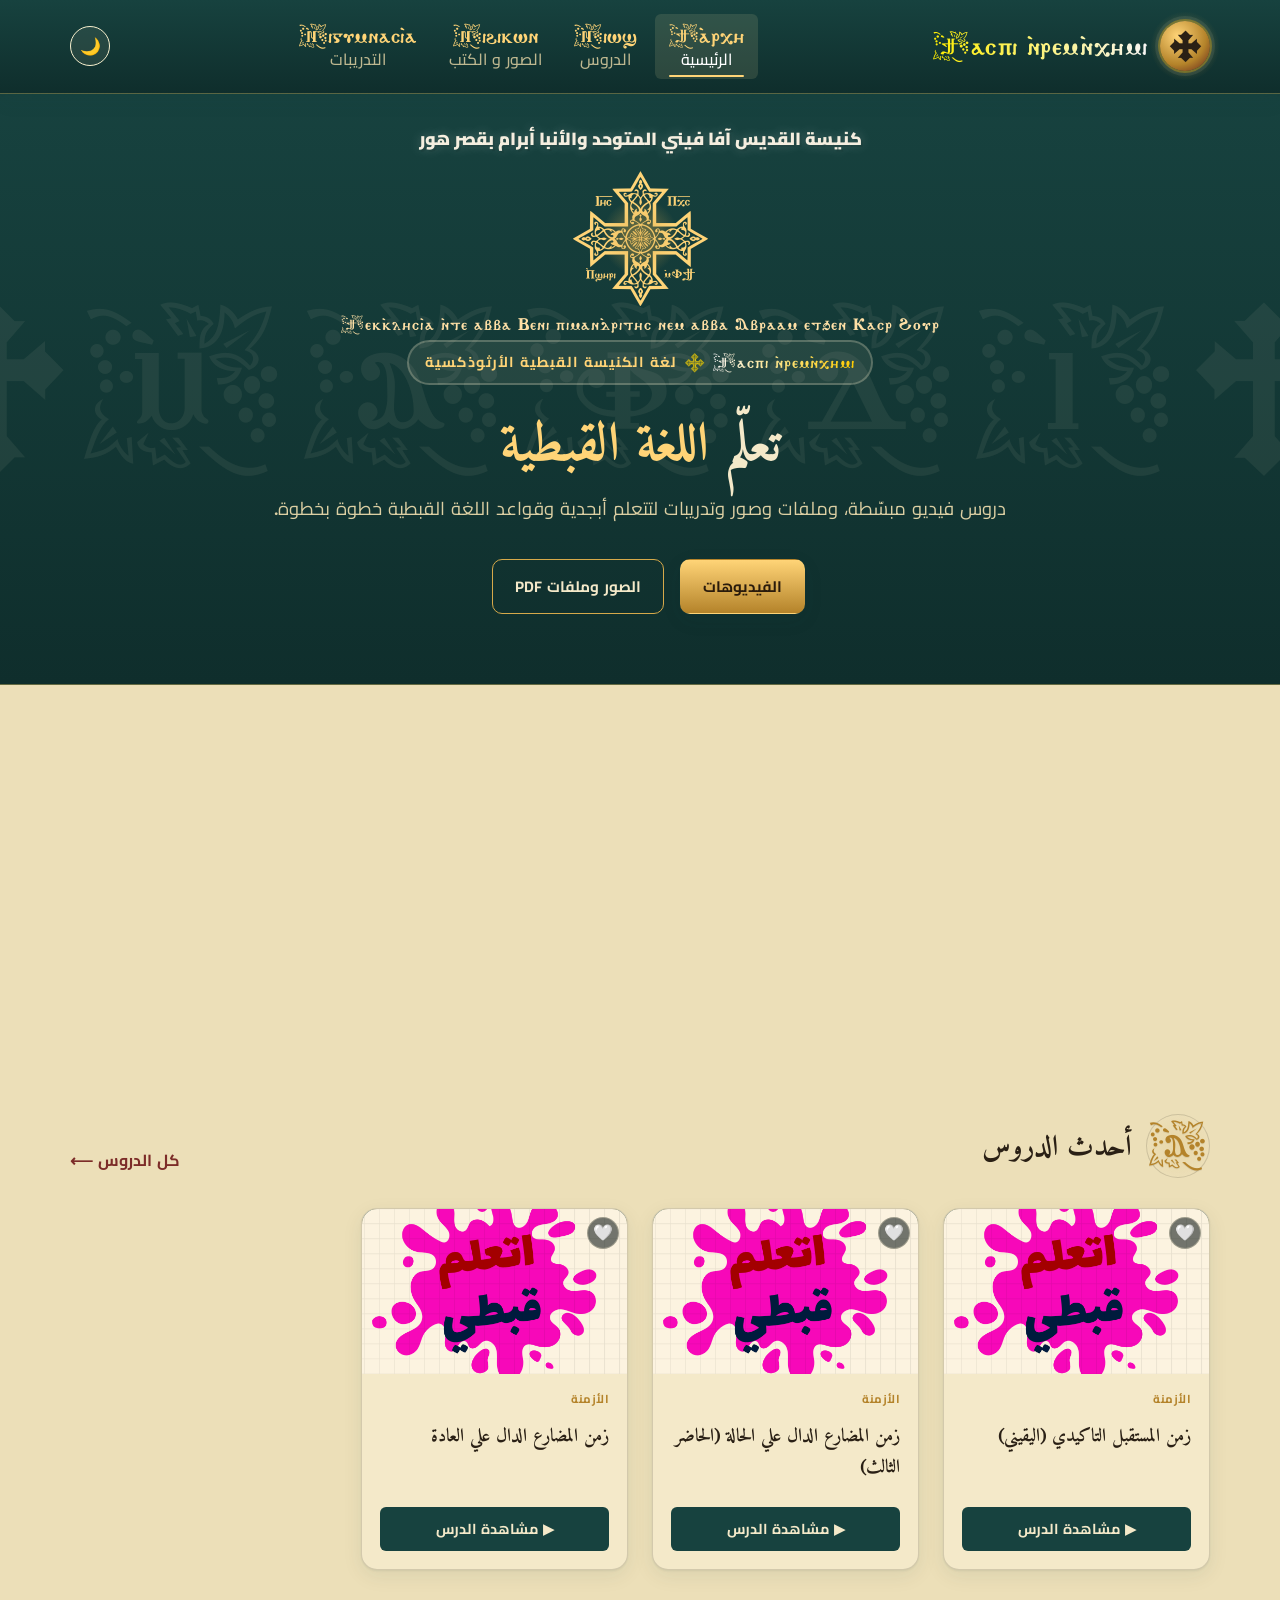
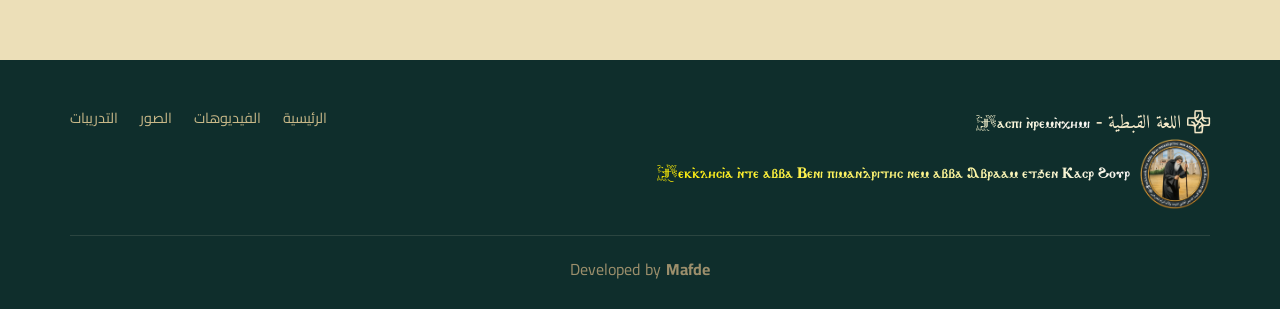
==== commit 8153396d: "Update index.html" ====
--- a/index.html
+++ b/index.html
@@ -22,11 +22,11 @@
     <nav class="main-nav" id="mainNav">
        <a href="index.html" data-page="home"><span class="nav-cop">Ϯ̣ⲁ̀ⲣⲭⲏ</span><span class="nav-ar">الرئيسية</span></a>
       <a href="videos.html" data-page="videos"><span class="nav-cop">Ⲛ̣ⲓⲱϣ</span><span class="nav-ar">الدروس</span></a>
-      <a href="resources.html" data-page="resources"><span class="nav-cop">Ⲛ̣ⲓϫⲱⲙ ⲛⲉⲙ ⲛ̣ⲓϩⲓⲕⲱⲛ</span><span class="nav-ar">الصور و الكتب</span></a>
+      <a href="resources.html" data-page="resources"><span class="nav-cop">ⲛ̣ⲓϩⲓⲕⲱⲛ</span><span class="nav-ar">الصور و الكتب</span></a>
                   <a href="tamarin-list.html" data-page="tamarin"><span class="nav-cop">Ⲛ̣ⲓⲅⲩⲙⲛⲁⲥⲓ̀ⲁ</span><span class="nav-ar"> التدريبات</span></a>
     </nav>
     <div class="header-actions">
-      <button class="icon-btn" id="themeToggle" title="الوضع الليلي" aria-label="تبديل الوضع الليلي">🌙</button>
+      <button class="icon-btn" id="themeToggle" title="الوضع الليلي" aria-label="تبديل الوضع الليلي"><img src="images/moon.png"></button>
       <button class="nav-toggle" id="navToggle" aria-label="فتح القائمة">☰</button>
     </div>
   </div>
@@ -57,17 +57,17 @@
   <section class="section">
     <div class="container">
       <div class="about-grid">
-        <div class="about-card">
+        <div class="about-card from-right">
           <h3>ليه نتعلم اللغة القبطية؟</h3>
           <p style="color:var(--ink-soft)">اللغة القبطية هي آخر مرحلة من تطور اللغة المصرية القديمة، ولسه بنستخدمها لحد النهارده في صلوات وألحان الكنيسة القبطية الأرثوذكسية. هنا هتتعلمها من الصفر بطريقة سهلة وبسيطة.</p>
           <ul class="feature-list">
             <li><span class="dot"></span> دروس فيديو مصوّرة بالتدرّج من الأبجدية حتى القواعد.</li>
-            <li><span class="dot"></span> ملفات PDF وصور مرافقة لكل درس عند توفّرها.</li>
+            <li><span class="dot"></span> صور مرافقة لكل درس عند توفّرها.</li>
             <li><span class="dot"></span> إمكانية حفظ دروسك المفضّلة والعودة إليها لاحقًا.</li>
             <li><span class="dot"></span> إعداد وشرح : د.أرسانيوس منير.</li>
           </ul>
         </div>
-        <div class="about-card" style="background:linear-gradient(160deg, var(--nile), var(--nile-2)); color:#F4E9C9; text-align:center;">
+        <div class="about-card from-left" style="background:linear-gradient(160deg, var(--nile), var(--nile-2)); color:#F4E9C9; text-align:center;">
           <div class="hero-cross1" style="margin-bottom:14px">⳾</div>
           <h3 style="color:#F4E9C9; font-family:var(--font-coptic); font-size:1.7rem; font-weight:400; letter-spacing:1px;"> ⳪ⲧⲉⲛϣ̀ⲗⲏⲗ ⲙ̀Ⲡ </h3>
 <p style="color:#DCCFA3">
@@ -109,7 +109,7 @@
       <nav class="footer-links">
         <a href="index.html">الرئيسية</a>
         <a href="videos.html">الفيديوهات</a>
-        <a href="resources.html">الصور و الكتب</a>
+        <a href="resources.html">الصور </a>
                 <a href="tamarin-list.html">التدريبات </a>
 
       </nav>
--- a/css/style.css
+++ b/css/style.css
@@ -63,10 +63,12 @@
 }
 
 *{ box-sizing: border-box; }
-html{ scroll-behavior: smooth; 
-      -webkit-text-size-adjust: 100%;
+html{ 
+  scroll-behavior: smooth;
+    overflow-x: clip;
+  -webkit-text-size-adjust: 100%;
     text-size-adjust: 100%;
-    }
+   }
 
 body{
   margin:0;
@@ -76,6 +78,7 @@
   direction: rtl;
   text-align: right;
   line-height:1.7;
+    overflow-x: clip;
   transition: background .35s ease, color .35s ease;
   background-image:
     radial-gradient(1200px 600px at 15% -10%, rgba(180,131,42,.07), transparent 60%),
@@ -92,7 +95,9 @@
 
 /* ---------- شريط التنقل ---------- */
 .site-header{
-  position: sticky; top:0; z-index: 40;
+  position: sticky;
+  width: 100%;
+   top:0; z-index: 40;
   background: linear-gradient(180deg, var(--nile), var(--nile-2));
   color:#F4E9C9;
   box-shadow: var(--shadow-1);
@@ -149,8 +154,8 @@
 
 .header-actions{ display:flex; align-items:center; gap:8px; }
 .icon-btn{
-  width:50px; height:50px; border-radius:50%;
-  border:1px solid rgba(244,233,201,.25); background: rgba(244,233,201,.08);
+  width:40px; height:40px; border-radius:50%;
+  border:1px solid rgb(247, 240, 206); background: rgba(244,233,201,.08);
   color:#F4E9C9; display:flex; align-items:center; justify-content:center;
   font-size:1.05rem; transition: transform .2s, background .2s;
 }
@@ -181,14 +186,18 @@
   color:#F4E9C9;
   border-bottom: 1px solid rgba(214,169,74,.4);
 }
+
 .hero-cross{
   position:relative; width:46px; height:46px; margin: 0 auto 50px;
   display:flex; align-items:center; justify-content:center;
   font-family: var(--font-display); font-size: 7rem; color: var(--gold-bright);
+        animation: fromTop .3s ease-out;
+
 }
 .hero-cross::before{
   content:""; position:absolute; inset:-16px; border-radius:50%;
   background: var(--halo);
+
 }
 .hero-cross1{
   position:relative; width:46px; height:46px; margin: 0 auto 50px;
@@ -209,6 +218,7 @@
   text-align: center;
   letter-spacing: 20px;
   pointer-events:none;
+  
 }
 .hero-inner{ position:relative; z-index:1; max-width: 780px; margin:0 auto; }
 .eyebrow{
@@ -217,6 +227,8 @@
   color: var(--gold-bright); background: rgba(244,233,201,.08);
   padding:7px 16px; border-radius: 999px; border:2px solid rgba(244,233,201,.25);
   margin-bottom: 22px;
+          animation: fromTop .5s ease-out;
+
 }
 
 .coptic-cap1{ font-family: var(--font-coptic); font-weight:400; 
@@ -224,6 +236,7 @@
 -webkit-background-clip: text;
 -webkit-text-fill-color: transparent;
  font-size:1rem;
+
 }
 
 .cross1{
@@ -235,14 +248,21 @@
 .hero h1{
   font-family: var(--font-display); font-size: clamp(2.1rem, 5vw, 3.4rem);
   margin: 0 0 16px; font-weight:700; line-height:1.3;
+          animation: fromTop .5s ease-out;
+
 }
 .hero h1 span{ color: var(--gold-bright); }
-.hero p.lead{ font-size: 1.15rem; color:#DCCFA3; margin: 0 0 34px; }
-.hero-ctas{ display:flex; gap:16px; justify-content:center; flex-wrap:wrap; }
+.hero p.lead{ font-size: 1.15rem; color:#DCCFA3; margin: 0 0 34px; 
+        animation: fromTop .5s ease-out;
+
+}
+.hero-ctas{ display:flex; gap:16px; justify-content:center; flex-wrap:wrap; 
+        animation: fromTop .5s ease-out;
+}
 
 /* ---------- الحاوية العامة ---------- */
-.container{ max-width:1180px; margin: 0 auto; padding: 0 20px; }
-.section{ padding: 62px 0; }
+.container{ max-width:1180px; margin: 0 auto;    padding: 0 20px; }
+.section{ padding: 30px 0; }
 .section-head{ display:flex; align-items:flex-end; justify-content:space-between; gap:20px; margin-bottom: 30px; flex-wrap:wrap; }
 
 .illum-title{ display:flex; align-items:center; gap:14px; }
@@ -270,6 +290,7 @@
 .about-card{
   position:relative; background: var(--card); border:1px solid var(--line); border-radius: var(--radius-l);
   padding: 34px 30px 30px; box-shadow: var(--shadow-1); overflow:hidden;
+
 }
 .about-card::before{
   content:""; position:absolute; top:0; left:0; right:0; height:4px;
@@ -313,7 +334,8 @@
 .fav-btn:hover{ transform: scale(1.08); }
 .fav-btn.active{ background: var(--oxblood); color:#fff; }
 
-.lesson-body{ padding: 16px 18px 18px; display:flex; flex-direction:column; gap:10px; flex:1; }
+.lesson-body{    padding: 16px 18px 18px;
+ display:flex; flex-direction:column; gap:10px; flex:1; }
 .lesson-num{ font-size:.72rem; font-weight:700; color: var(--gold); letter-spacing:.5px; }
 .lesson-title{ font-family: var(--font-display); font-size:1.15rem; margin:0; color: var(--ink); }
 .lesson-desc{ font-size:.85rem; color: var(--ink-soft); margin:0; flex:1; }
@@ -415,12 +437,25 @@
 .pdf-info span{ font-size:.78rem; color: var(--ink-soft); }
 .pdf-dl{ font-weight:700; color: var(--nile-text); font-size:.85rem; white-space:nowrap; }
 
-.gallery-grid{ display:grid; grid-template-columns: repeat(auto-fill, minmax(150px,1fr)); gap:14px; margin-top:16px; }
+.gallery-grid{ display:grid; grid-template-columns: repeat(auto-fill, minmax(200px,1fr)); gap:14px; margin-top:16px; }
 .gallery-grid img{
   width:100%; aspect-ratio:1; object-fit:cover; border-radius: var(--radius-m);
   border:1px solid var(--line); cursor:zoom-in; transition: transform .2s, box-shadow .2s;
 }
 .gallery-grid img:hover{ transform: scale(1.03); box-shadow: var(--shadow-2); }
+
+.gallery-item{
+    border:1px solid var(--line);
+    border-radius:var(--radius-m);
+    overflow:hidden;
+    background:var(--card);
+}
+.gallery-title{
+    padding:5px;
+    text-align:center;
+    font-weight:700;
+}
+
 
 .lesson-pager{
   display:flex; justify-content:space-between; gap:16px; margin: 50px 0 20px; flex-wrap:wrap;
@@ -516,6 +551,25 @@
 
 
 
+.exam-card{
+  display:flex; align-items:center; gap:16px; padding: 20px 22px;
+  background: var(--card); border:1px solid var(--line); border-radius: var(--radius-l);
+  box-shadow: var(--shadow-1); transition: transform .2s, box-shadow .2s, border-color .2s;
+}
+.exam-card:hover{ transform: translateY(-3px); box-shadow: var(--shadow-2); border-color: red; }
+
+.exam-num{
+  flex:none; width:46px; height:46px; border-radius:50%;
+  background: radial-gradient(circle at 35% 30%, var(--gold-bright), rgba(255, 0, 0, 0.669) 0%);
+  color:#0d0d0d; font-weight:800; font-size:1.1rem;
+  display:flex; align-items:center; justify-content:center;
+}
+.exam-info{ flex:1; min-width:0; }
+.exam-info h3{ font-family: var(--font-display); margin:0 0 4px; font-size:1.15rem; color: rgb(253, 3, 3); }
+.exam-info p{ margin:0; font-size:.88rem; color: rgb(157, 29, 29) }
+.exam-go{ flex:none; font-weight:700; color: red; font-size:1.3rem; }
+
+
 
 /* ---------- استجابة الهاتف ---------- */
 @media (max-width: 860px){
@@ -559,7 +613,7 @@
   }
   .main-nav a .nav-cop{ font-size:1.1rem; }
   .main-nav a .nav-ar{ font-size:.9rem; opacity:.9; }
-  .hero{ padding:30px 18px 40px; }
+  .hero{      padding:20px 20px 70px; }
   .hero-glyphs{ font-size:6rem; }
   .lesson-pager{ flex-direction:row; }
   .pager-btn.next{ justify-content:flex-start; text-align:right; }
@@ -592,8 +646,7 @@
 
 
 @media (max-width: 480px){
-
-  .cross1{
+.cross1{
   font-size:1.7rem ;}
   
   .nav-wrap{ padding: 14px 16px; gap: 12px; }
@@ -624,7 +677,7 @@
   }
 
   .hero{
-    padding:30px 18px 40px;
+  padding:20px 20px 70px;
   }
 
   .hero-cross{
@@ -660,7 +713,7 @@
 
 
   .section{
-    padding:50px 0;
+    padding:20px 0;
   }
 
   .illum-letter{
@@ -731,34 +784,34 @@
 bottom: 0%;
 padding: 10px;
 margin: 30px;
-border-radius: 30%;
+border-radius: 40%;
 background-color:#cfb700;
 box-shadow: 2px 2px 10px rgba(0,0,0,0.2);
-transition: .5s;
+transition: .3s;
 }
 .scroll_up img{
     width: 20px;
     height: 25px;
 }
 .scroll_up:hover{
-      background: #edf034;
-          transform: translateY(-5px);
+      background: #fbfe14;
+          transform: translateY(-3px);
 
 }
 
 .video-frame {
     width: 100%;
-    margin: 20px 0;
+    aspect-ratio: 16 / 9;
+    overflow: hidden;
+    border-radius: 20px;
 }
 
 .video-frame iframe,
 .video-frame video {
     width: 100%;
-    aspect-ratio: 16 / 9;
-    height: auto;
+    height: 100%;
     display: block;
     border: none;
-    border-radius: 20px;
 }
 
 
@@ -768,6 +821,8 @@
     flex-wrap: wrap;
     
 }
+
+
 .name-arb{
     margin-bottom: 60px;
  font-family:"Cairo",sans-serif;
@@ -778,8 +833,9 @@
         2px 2px 0 rgba(0,0,0,.08),
         0 0 12px rgba(255,255,255,.25);
     line-height:1.7;
-}
-
+            animation: fromTop .2s ease-out;
+
+}
 
 .name-cop{
     font-family: var(--font-coptic);
@@ -787,6 +843,7 @@
     color: #ffe0a6;
     line-height: 1.9;
     letter-spacing: 1px;
+        animation: fromTop .4s ease-out;
 
 }
 
@@ -809,3 +866,61 @@
     text-align: center;
     line-height: 1.5;
 }
+
+
+
+
+@keyframes fromTop {
+    from {
+        transform: translateY(-20px);
+        opacity: 0;
+    }
+    to {
+        transform: translateY(0);
+        opacity: 1;
+    }
+}
+
+
+
+.about-card.from-left {
+    transform: translateX(-100px);
+    opacity: 0;
+    transition: transform 0.7s ease-out;
+    will-change: transform;
+}
+
+.about-card.from-right {
+    transform: translateX(100px);
+        opacity: 0;
+    transition: transform 0.7s ease-out;
+    will-change: transform;
+}
+
+.about-card.from-left.show,
+.about-card.from-right.show {
+      opacity:1;
+
+    transform: translateX(0);
+}
+
+
+    .my-table {
+    width: 100%;
+    border-collapse: collapse;
+}
+.my-table th,
+.my-table td {
+    border: 3px solid #000000;
+    padding: 7px;
+    text-align: center;}
+.my-table th {
+    background-color: #04564c;
+    color: white;}
+
+   .row th {
+    text-align: center;
+        background-color: #002320;
+
+    padding: 10px;
+}
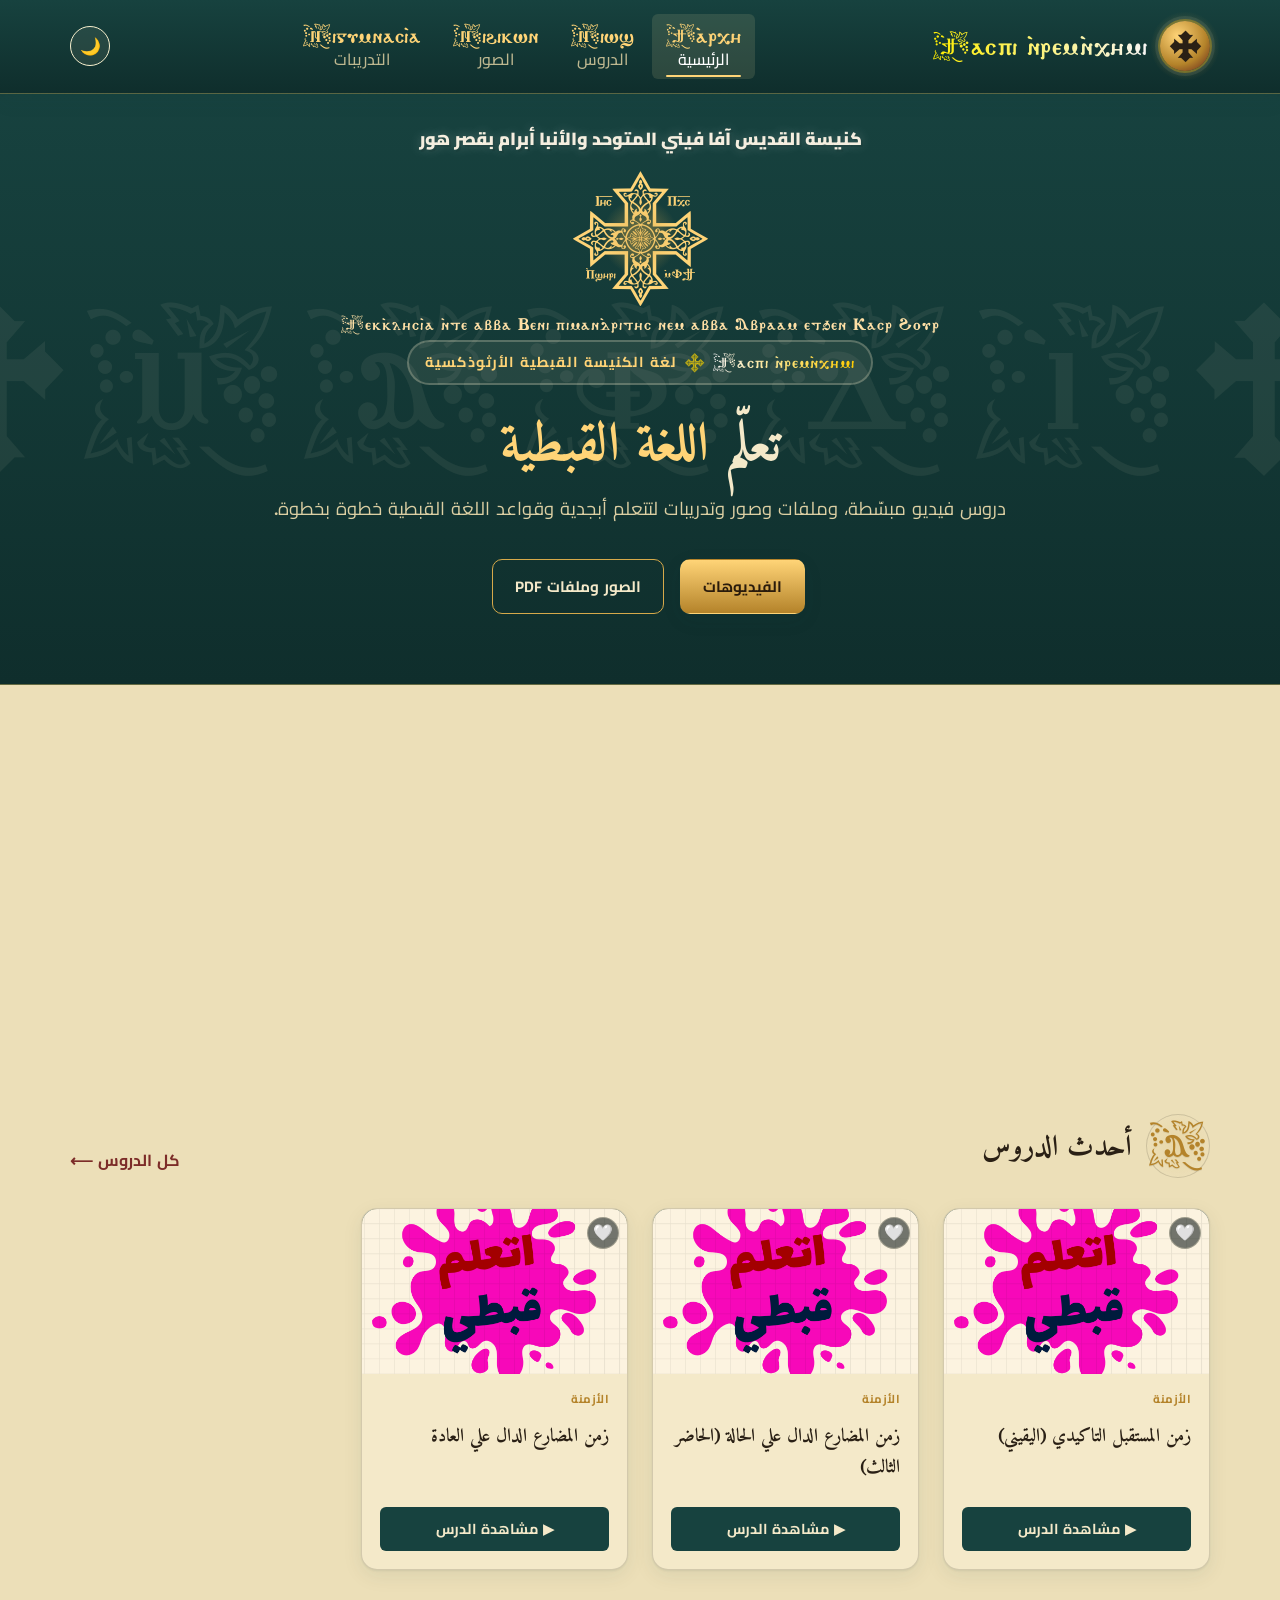
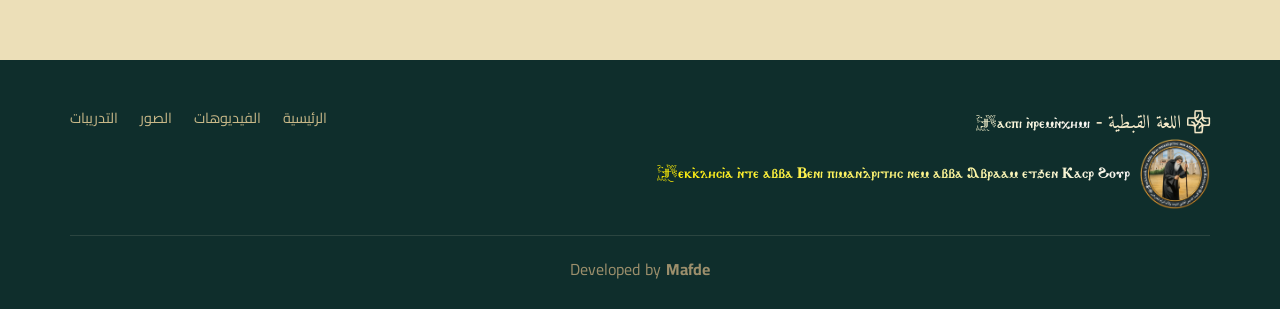
==== commit 63f0b25f: "Update index.html" ====
--- a/index.html
+++ b/index.html
@@ -22,7 +22,7 @@
     <nav class="main-nav" id="mainNav">
        <a href="index.html" data-page="home"><span class="nav-cop">Ϯ̣ⲁ̀ⲣⲭⲏ</span><span class="nav-ar">الرئيسية</span></a>
       <a href="videos.html" data-page="videos"><span class="nav-cop">Ⲛ̣ⲓⲱϣ</span><span class="nav-ar">الدروس</span></a>
-      <a href="resources.html" data-page="resources"><span class="nav-cop">ⲛ̣ⲓϩⲓⲕⲱⲛ</span><span class="nav-ar">الصور و الكتب</span></a>
+      <a href="resources.html" data-page="resources"><span class="nav-cop">ⲛ̣ⲓϩⲓⲕⲱⲛ</span><span class="nav-ar">الصور </span></a>
                   <a href="tamarin-list.html" data-page="tamarin"><span class="nav-cop">Ⲛ̣ⲓⲅⲩⲙⲛⲁⲥⲓ̀ⲁ</span><span class="nav-ar"> التدريبات</span></a>
     </nav>
     <div class="header-actions">
